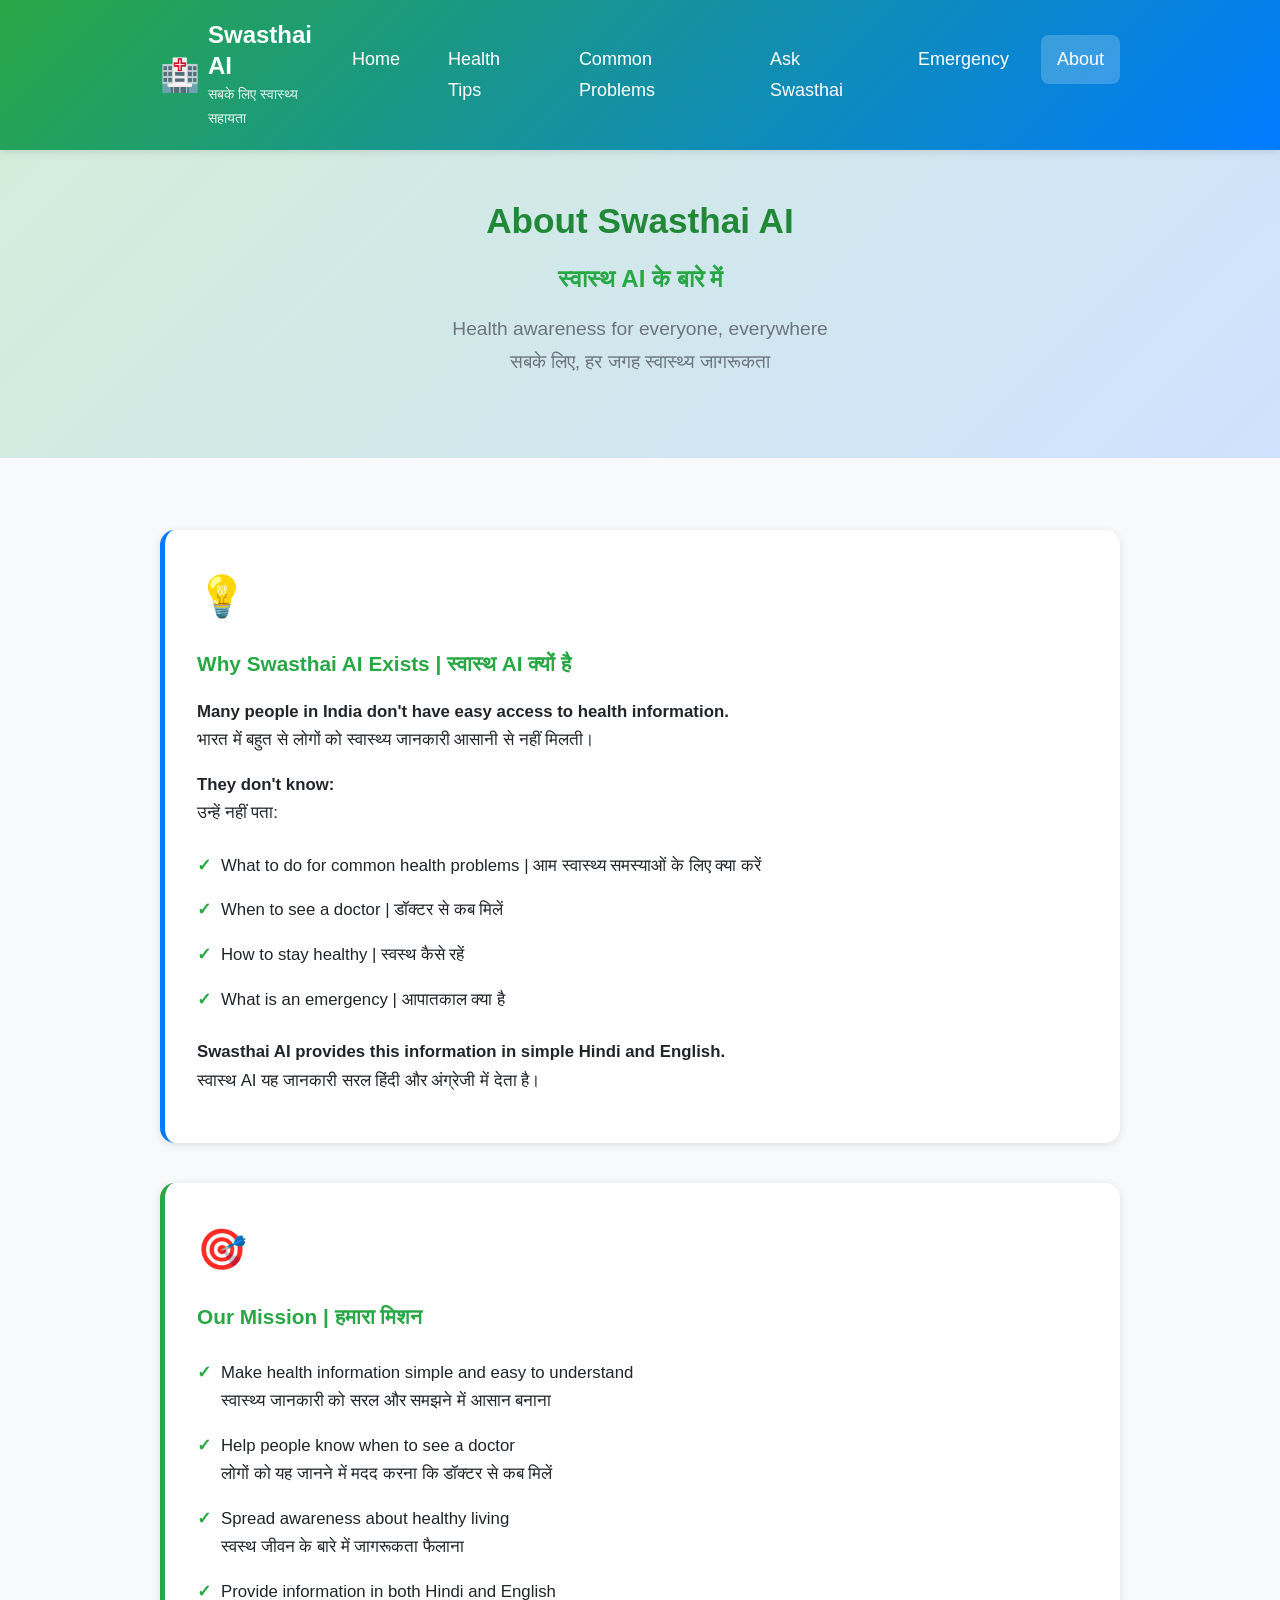
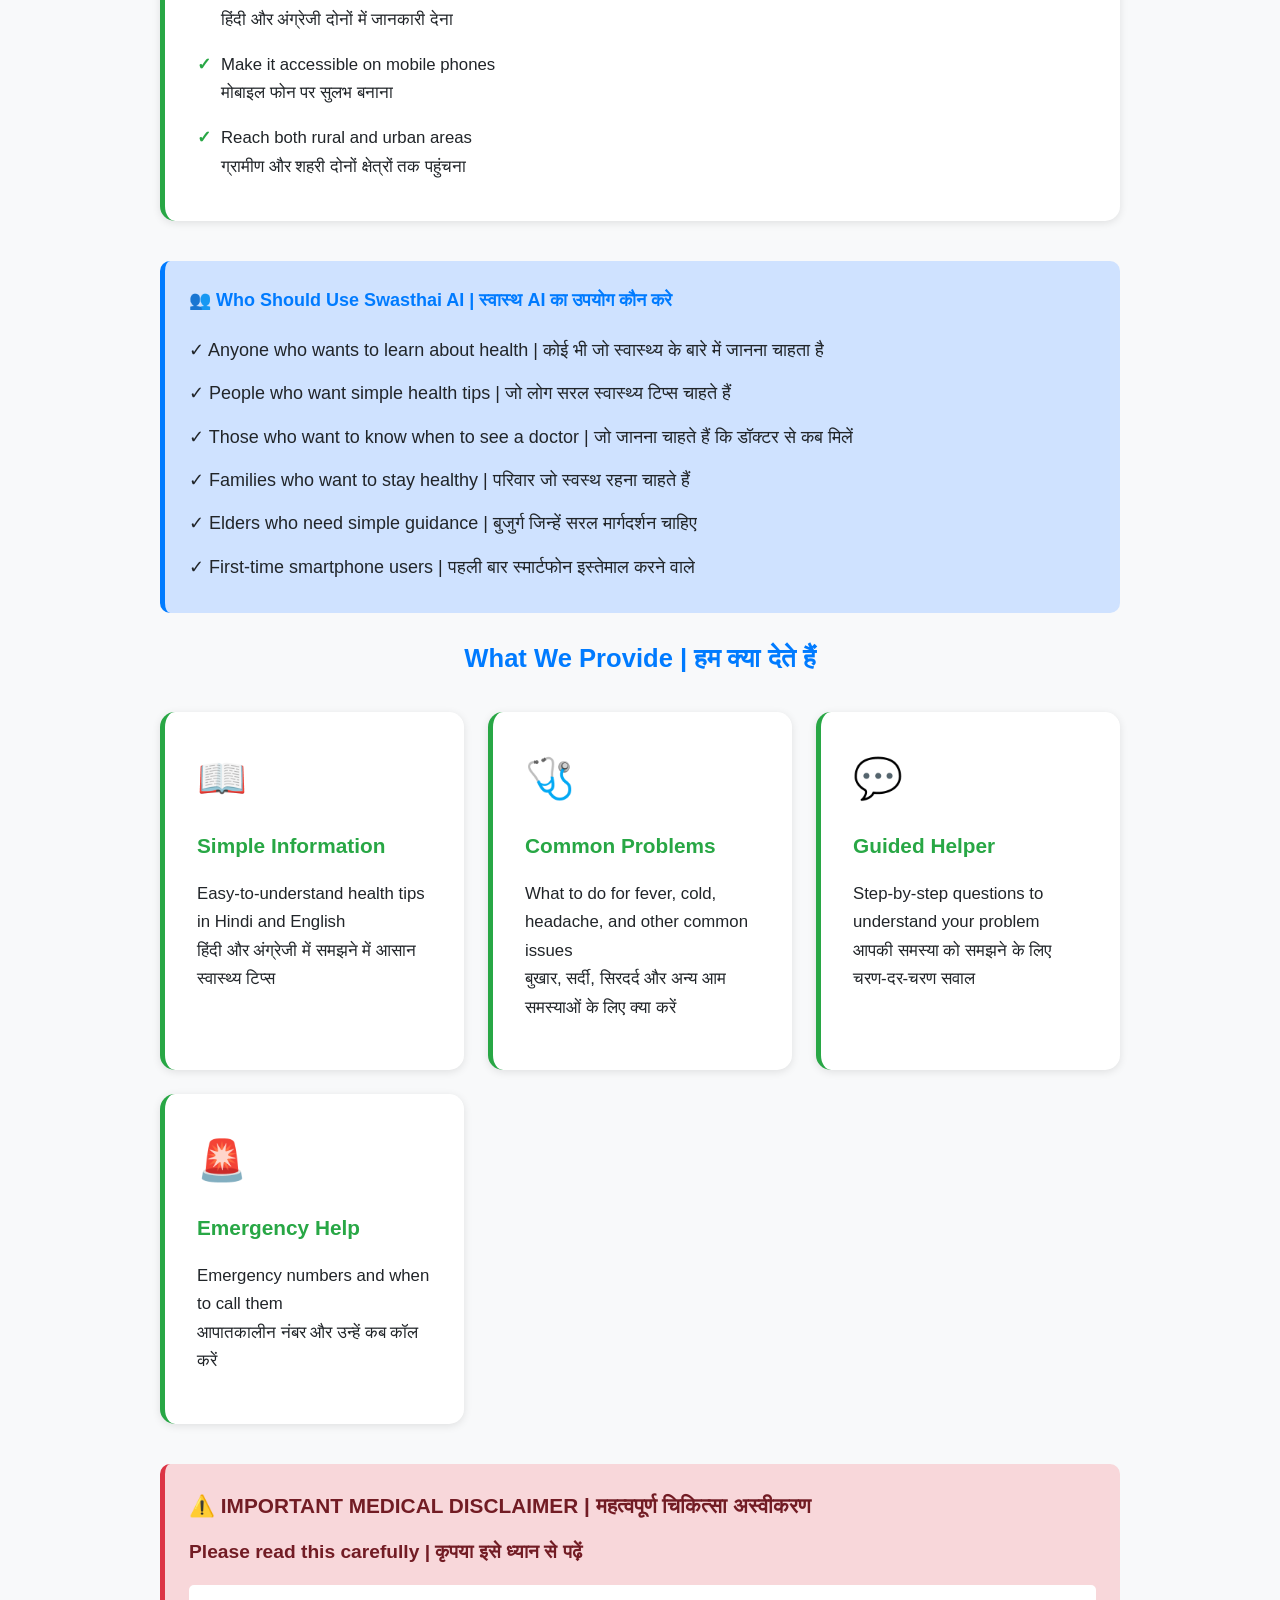
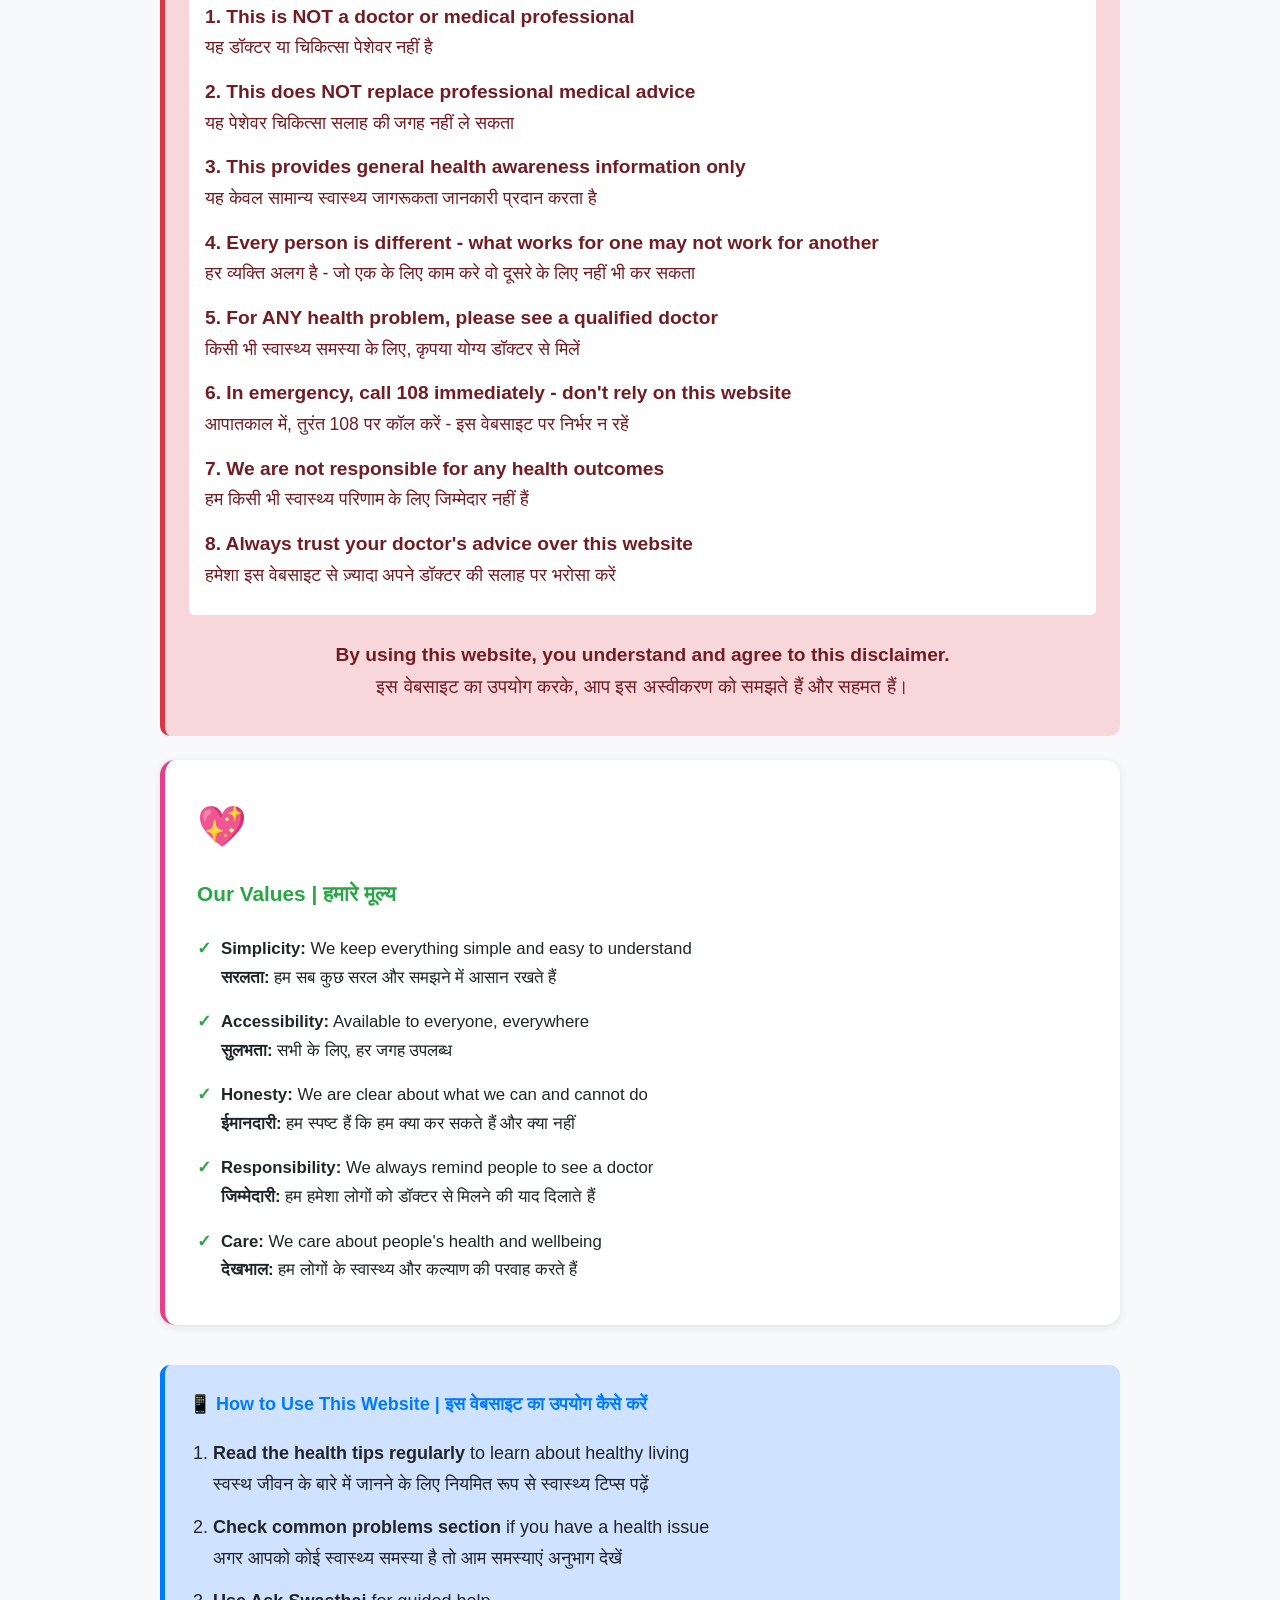
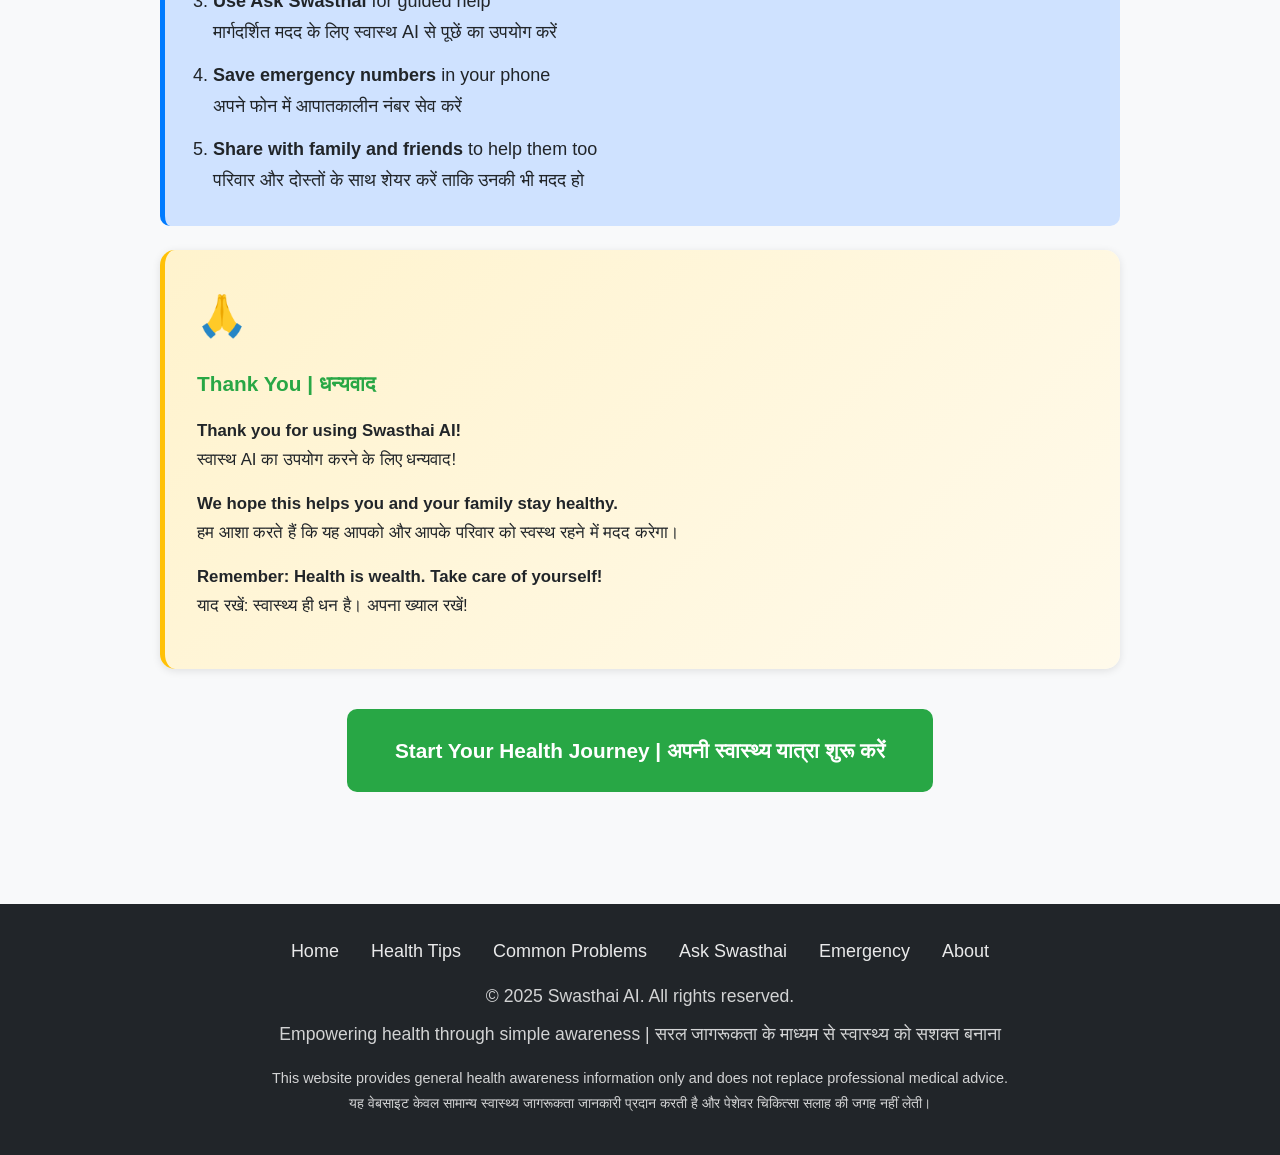
==== about.html @ 7efc7d20 "Swasthai AI - Production Ready" ====
<!DOCTYPE html>
<html lang="hi">

<head>
    <meta charset="UTF-8">
    <meta name="viewport" content="width=device-width, initial-scale=1.0">
    <meta name="description"
        content="About Swasthai AI - Why we exist, who should use it, our mission, and medical disclaimer">
    <meta name="keywords" content="about swasthai, health awareness, mission, disclaimer, Hindi, English">
    <title>About Swasthai AI - Our Mission & Trust</title>
    <link rel="stylesheet" href="css/style.css">
</head>

<body>
    <!-- Header -->
    <header>
        <div class="container">
            <div class="header-content">
                <div class="logo">
                    <span class="logo-icon">🏥</span>
                    <div class="logo-text">
                        <h1>Swasthai AI</h1>
                        <p>सबके लिए स्वास्थ्य सहायता</p>
                    </div>
                </div>
                <button class="menu-toggle" onclick="toggleMenu()" aria-label="Menu">☰</button>
                <nav>
                    <ul id="navMenu">
                        <li><a href="index.html">Home</a></li>
                        <li><a href="tips.html">Health Tips</a></li>
                        <li><a href="problems.html">Common Problems</a></li>
                        <li><a href="ask.html">Ask Swasthai</a></li>
                        <li><a href="emergency.html">Emergency</a></li>
                        <li><a href="about.html" class="active">About</a></li>
                    </ul>
                </nav>
            </div>
        </div>
    </header>

    <!-- Hero Section -->
    <section class="hero">
        <div class="container">
            <h1>About Swasthai AI</h1>
            <h2 style="font-size: 1.5rem; color: #28a745;">स्वास्थ AI के बारे में</h2>
            <p>Health awareness for everyone, everywhere<br>
                सबके लिए, हर जगह स्वास्थ्य जागरूकता</p>
        </div>
    </section>

    <!-- Main Content -->
    <main>
        <div class="container">
            <!-- Why Swasthai Exists -->
            <section class="card" style="border-left-color: #007bff;">
                <span class="card-icon">💡</span>
                <h3>Why Swasthai AI Exists | स्वास्थ AI क्यों है</h3>
                <p>
                    <strong>Many people in India don't have easy access to health information.</strong><br>
                    भारत में बहुत से लोगों को स्वास्थ्य जानकारी आसानी से नहीं मिलती।
                </p>
                <p>
                    <strong>They don't know:</strong><br>
                    उन्हें नहीं पता:
                </p>
                <ul>
                    <li>What to do for common health problems | आम स्वास्थ्य समस्याओं के लिए क्या करें</li>
                    <li>When to see a doctor | डॉक्टर से कब मिलें</li>
                    <li>How to stay healthy | स्वस्थ कैसे रहें</li>
                    <li>What is an emergency | आपातकाल क्या है</li>
                </ul>
                <p style="margin-top: 1rem;">
                    <strong>Swasthai AI provides this information in simple Hindi and English.</strong><br>
                    स्वास्थ AI यह जानकारी सरल हिंदी और अंग्रेजी में देता है।
                </p>
            </section>

            <!-- Our Mission -->
            <section class="card" style="border-left-color: #28a745;">
                <span class="card-icon">🎯</span>
                <h3>Our Mission | हमारा मिशन</h3>
                <ul>
                    <li>Make health information simple and easy to understand<br>
                        स्वास्थ्य जानकारी को सरल और समझने में आसान बनाना</li>

                    <li>Help people know when to see a doctor<br>
                        लोगों को यह जानने में मदद करना कि डॉक्टर से कब मिलें</li>

                    <li>Spread awareness about healthy living<br>
                        स्वस्थ जीवन के बारे में जागरूकता फैलाना</li>

                    <li>Provide information in both Hindi and English<br>
                        हिंदी और अंग्रेजी दोनों में जानकारी देना</li>

                    <li>Make it accessible on mobile phones<br>
                        मोबाइल फोन पर सुलभ बनाना</li>

                    <li>Reach both rural and urban areas<br>
                        ग्रामीण और शहरी दोनों क्षेत्रों तक पहुंचना</li>
                </ul>
            </section>

            <!-- Who Should Use This -->
            <section class="info-box">
                <h4>👥 Who Should Use Swasthai AI | स्वास्थ AI का उपयोग कौन करे</h4>
                <ul style="list-style: none; padding: 0;">
                    <li style="padding: 0.4rem 0;">✓ Anyone who wants to learn about health | कोई भी जो स्वास्थ्य के
                        बारे में जानना चाहता है</li>
                    <li style="padding: 0.4rem 0;">✓ People who want simple health tips | जो लोग सरल स्वास्थ्य टिप्स
                        चाहते हैं</li>
                    <li style="padding: 0.4rem 0;">✓ Those who want to know when to see a doctor | जो जानना चाहते हैं कि
                        डॉक्टर से कब मिलें</li>
                    <li style="padding: 0.4rem 0;">✓ Families who want to stay healthy | परिवार जो स्वस्थ रहना चाहते हैं
                    </li>
                    <li style="padding: 0.4rem 0;">✓ Elders who need simple guidance | बुजुर्ग जिन्हें सरल मार्गदर्शन
                        चाहिए</li>
                    <li style="padding: 0.4rem 0;">✓ First-time smartphone users | पहली बार स्मार्टफोन इस्तेमाल करने
                        वाले</li>
                </ul>
            </section>

            <!-- What We Provide -->
            <section>
                <h2 style="text-align: center; color: #007bff; margin-bottom: 2rem;">
                    What We Provide | हम क्या देते हैं
                </h2>

                <div class="cards">
                    <div class="card">
                        <span class="card-icon">📖</span>
                        <h3>Simple Information</h3>
                        <p>
                            Easy-to-understand health tips in Hindi and English<br>
                            हिंदी और अंग्रेजी में समझने में आसान स्वास्थ्य टिप्स
                        </p>
                    </div>

                    <div class="card">
                        <span class="card-icon">🩺</span>
                        <h3>Common Problems</h3>
                        <p>
                            What to do for fever, cold, headache, and other common issues<br>
                            बुखार, सर्दी, सिरदर्द और अन्य आम समस्याओं के लिए क्या करें
                        </p>
                    </div>

                    <div class="card">
                        <span class="card-icon">💬</span>
                        <h3>Guided Helper</h3>
                        <p>
                            Step-by-step questions to understand your problem<br>
                            आपकी समस्या को समझने के लिए चरण-दर-चरण सवाल
                        </p>
                    </div>

                    <div class="card">
                        <span class="card-icon">🚨</span>
                        <h3>Emergency Help</h3>
                        <p>
                            Emergency numbers and when to call them<br>
                            आपातकालीन नंबर और उन्हें कब कॉल करें
                        </p>
                    </div>
                </div>
            </section>

            <!-- Important Medical Disclaimer -->
            <section class="alert-box">
                <h4>⚠️ IMPORTANT MEDICAL DISCLAIMER | महत्वपूर्ण चिकित्सा अस्वीकरण</h4>

                <p style="font-size: 1.1rem; margin-bottom: 1rem;">
                    <strong>Please read this carefully | कृपया इसे ध्यान से पढ़ें</strong>
                </p>

                <div style="background: white; padding: 1rem; border-radius: 5px; margin: 1rem 0;">
                    <p style="color: #721c24; margin-bottom: 0.8rem;">
                        <strong>1. This is NOT a doctor or medical professional</strong><br>
                        यह डॉक्टर या चिकित्सा पेशेवर नहीं है
                    </p>

                    <p style="color: #721c24; margin-bottom: 0.8rem;">
                        <strong>2. This does NOT replace professional medical advice</strong><br>
                        यह पेशेवर चिकित्सा सलाह की जगह नहीं ले सकता
                    </p>

                    <p style="color: #721c24; margin-bottom: 0.8rem;">
                        <strong>3. This provides general health awareness information only</strong><br>
                        यह केवल सामान्य स्वास्थ्य जागरूकता जानकारी प्रदान करता है
                    </p>

                    <p style="color: #721c24; margin-bottom: 0.8rem;">
                        <strong>4. Every person is different - what works for one may not work for another</strong><br>
                        हर व्यक्ति अलग है - जो एक के लिए काम करे वो दूसरे के लिए नहीं भी कर सकता
                    </p>

                    <p style="color: #721c24; margin-bottom: 0.8rem;">
                        <strong>5. For ANY health problem, please see a qualified doctor</strong><br>
                        किसी भी स्वास्थ्य समस्या के लिए, कृपया योग्य डॉक्टर से मिलें
                    </p>

                    <p style="color: #721c24; margin-bottom: 0.8rem;">
                        <strong>6. In emergency, call 108 immediately - don't rely on this website</strong><br>
                        आपातकाल में, तुरंत 108 पर कॉल करें - इस वेबसाइट पर निर्भर न रहें
                    </p>

                    <p style="color: #721c24; margin-bottom: 0.8rem;">
                        <strong>7. We are not responsible for any health outcomes</strong><br>
                        हम किसी भी स्वास्थ्य परिणाम के लिए जिम्मेदार नहीं हैं
                    </p>

                    <p style="color: #721c24;">
                        <strong>8. Always trust your doctor's advice over this website</strong><br>
                        हमेशा इस वेबसाइट से ज़्यादा अपने डॉक्टर की सलाह पर भरोसा करें
                    </p>
                </div>

                <p style="font-size: 1.2rem; margin-top: 1.5rem; text-align: center;">
                    <strong>By using this website, you understand and agree to this disclaimer.</strong><br>
                    इस वेबसाइट का उपयोग करके, आप इस अस्वीकरण को समझते हैं और सहमत हैं।
                </p>
            </section>

            <!-- Our Values -->
            <section class="card" style="border-left-color: #e83e8c;">
                <span class="card-icon">💖</span>
                <h3>Our Values | हमारे मूल्य</h3>
                <ul>
                    <li><strong>Simplicity:</strong> We keep everything simple and easy to understand<br>
                        <strong>सरलता:</strong> हम सब कुछ सरल और समझने में आसान रखते हैं
                    </li>

                    <li><strong>Accessibility:</strong> Available to everyone, everywhere<br>
                        <strong>सुलभता:</strong> सभी के लिए, हर जगह उपलब्ध
                    </li>

                    <li><strong>Honesty:</strong> We are clear about what we can and cannot do<br>
                        <strong>ईमानदारी:</strong> हम स्पष्ट हैं कि हम क्या कर सकते हैं और क्या नहीं
                    </li>

                    <li><strong>Responsibility:</strong> We always remind people to see a doctor<br>
                        <strong>जिम्मेदारी:</strong> हम हमेशा लोगों को डॉक्टर से मिलने की याद दिलाते हैं
                    </li>

                    <li><strong>Care:</strong> We care about people's health and wellbeing<br>
                        <strong>देखभाल:</strong> हम लोगों के स्वास्थ्य और कल्याण की परवाह करते हैं
                    </li>
                </ul>
            </section>

            <!-- How to Use This Website -->
            <section class="info-box">
                <h4>📱 How to Use This Website | इस वेबसाइट का उपयोग कैसे करें</h4>
                <ol style="padding-left: 1.5rem;">
                    <li style="padding: 0.4rem 0;">
                        <strong>Read the health tips regularly</strong> to learn about healthy living<br>
                        स्वस्थ जीवन के बारे में जानने के लिए नियमित रूप से स्वास्थ्य टिप्स पढ़ें
                    </li>
                    <li style="padding: 0.4rem 0;">
                        <strong>Check common problems section</strong> if you have a health issue<br>
                        अगर आपको कोई स्वास्थ्य समस्या है तो आम समस्याएं अनुभाग देखें
                    </li>
                    <li style="padding: 0.4rem 0;">
                        <strong>Use Ask Swasthai</strong> for guided help<br>
                        मार्गदर्शित मदद के लिए स्वास्थ AI से पूछें का उपयोग करें
                    </li>
                    <li style="padding: 0.4rem 0;">
                        <strong>Save emergency numbers</strong> in your phone<br>
                        अपने फोन में आपातकालीन नंबर सेव करें
                    </li>
                    <li style="padding: 0.4rem 0;">
                        <strong>Share with family and friends</strong> to help them too<br>
                        परिवार और दोस्तों के साथ शेयर करें ताकि उनकी भी मदद हो
                    </li>
                </ol>
            </section>

            <!-- Final Message -->
            <section class="card"
                style="border-left-color: #ffc107; background: linear-gradient(135deg, #fff3cd, #fffaeb);">
                <span class="card-icon">🙏</span>
                <h3>Thank You | धन्यवाद</h3>
                <p>
                    <strong>Thank you for using Swasthai AI!</strong><br>
                    स्वास्थ AI का उपयोग करने के लिए धन्यवाद!
                </p>
                <p>
                    <strong>We hope this helps you and your family stay healthy.</strong><br>
                    हम आशा करते हैं कि यह आपको और आपके परिवार को स्वस्थ रहने में मदद करेगा।
                </p>
                <p>
                    <strong>Remember: Health is wealth. Take care of yourself!</strong><br>
                    याद रखें: स्वास्थ्य ही धन है। अपना ख्याल रखें!
                </p>
            </section>

            <!-- Call to Action -->
            <div style="text-align: center; margin: 2rem 0;">
                <a href="index.html" class="btn btn-large">
                    Start Your Health Journey | अपनी स्वास्थ्य यात्रा शुरू करें
                </a>
            </div>
        </div>
    </main>

    <!-- Footer -->
    <footer>
        <div class="container">
            <div class="footer-links">
                <a href="index.html">Home</a>
                <a href="tips.html">Health Tips</a>
                <a href="problems.html">Common Problems</a>
                <a href="ask.html">Ask Swasthai</a>
                <a href="emergency.html">Emergency</a>
                <a href="about.html">About</a>
            </div>
            <p>&copy; 2025 Swasthai AI. All rights reserved.</p>
            <p>Empowering health through simple awareness | सरल जागरूकता के माध्यम से स्वास्थ्य को सशक्त बनाना</p>
            <p style="font-size: 0.9rem; margin-top: 1rem; opacity: 0.8;">
                This website provides general health awareness information only and does not replace professional
                medical advice.<br>
                यह वेबसाइट केवल सामान्य स्वास्थ्य जागरूकता जानकारी प्रदान करती है और पेशेवर चिकित्सा सलाह की जगह नहीं
                लेती।
            </p>
        </div>
    </footer>

    <!-- JavaScript -->
    <script src="js/script.js"></script>
</body>

</html>
---- css/style.css ----
/* ===================================
   Swasthai AI - Public Health Website
   Simple, Accessible, Mobile-First
   =================================== */

/* CSS Variables */
:root {
    --primary-green: #28a745;
    --primary-blue: #007bff;
    --dark-green: #218838;
    --light-green: #d4edda;
    --light-blue: #cfe2ff;
    --red-alert: #dc3545;
    --orange-warning: #fd7e14;
    --text-dark: #212529;
    --text-light: #6c757d;
    --white: #ffffff;
    --light-bg: #f8f9fa;
    --border: #dee2e6;
    --shadow: 0 2px 8px rgba(0, 0, 0, 0.1);
}

/* Dark Mode Variables */
body.dark-mode {
    --primary-green: #2ecc71;
    --primary-blue: #3498db;
    --dark-green: #27ae60;
    --light-green: #1e4d2b;
    --light-blue: #1a3a52;
    --text-dark: #e0e0e0;
    --text-light: #b0b0b0;
    --white: #2a2a2a;
    --light-bg: #1a1a1a;
    --border: #404040;
    --shadow: 0 2px 8px rgba(0, 0, 0, 0.5);
}

body.dark-mode {
    background-color: #1a1a1a;
    color: #e0e0e0;
}

/* Page Load Animations */
@keyframes fadeInUp {
    from {
        opacity: 0;
        transform: translateY(30px);
    }

    to {
        opacity: 1;
        transform: translateY(0);
    }
}

@keyframes slideInLeft {
    from {
        opacity: 0;
        transform: translateX(-30px);
    }

    to {
        opacity: 1;
        transform: translateX(0);
    }
}

@keyframes scaleIn {
    from {
        opacity: 0;
        transform: scale(0.95);
    }

    to {
        opacity: 1;
        transform: scale(1);
    }
}

/* Apply animations to elements */
header {
    animation: slideInLeft 0.6s ease-out;
}

.hero {
    animation: fadeInUp 0.8s ease-out 0.2s both;
}

.big-btn,
.card,
.problem-card {
    animation: fadeInUp 0.6s ease-out both;
}

.big-btn:nth-child(1) {
    animation-delay: 0.1s;
}

.big-btn:nth-child(2) {
    animation-delay: 0.2s;
}

.big-btn:nth-child(3) {
    animation-delay: 0.3s;
}

.big-btn:nth-child(4) {
    animation-delay: 0.4s;
}

.card:nth-child(1) {
    animation-delay: 0.1s;
}

.card:nth-child(2) {
    animation-delay: 0.2s;
}

.card:nth-child(3) {
    animation-delay: 0.3s;
}

/* Language Selector */
/* Dark Mode Toggle */
.dark-mode-toggle {
    position: fixed;
    top: 15px;
    right: 15px;
    z-index: 1001;
    width: 50px;
    height: 50px;
    background: var(--white);
    border: 2px solid var(--border);
    border-radius: 50%;
    cursor: pointer;
    display: flex;
    align-items: center;
    justify-content: center;
    font-size: 1.5rem;
    box-shadow: var(--shadow);
    transition: all 0.3s;
}

.dark-mode-toggle:hover {
    transform: scale(1.1);
    box-shadow: 0 4px 12px rgba(0, 0, 0, 0.2);
}

body.dark-mode .dark-mode-toggle {
    background: #2a2a2a;
    border-color: #404040;
}

/* Language Selector - In Header */
.language-selector {
    display: flex;
    gap: 0.5rem;
    align-items: center;
}

.lang-btn {
    padding: 0.5rem 1rem;
    border: 2px solid var(--border);
    background: var(--white);
    border-radius: 20px;
    cursor: pointer;
    font-size: 0.9rem;
    font-weight: 600;
    transition: all 0.3s;
    color: var(--text);
}

.lang-btn:hover {
    background: var(--primary);
    color: var(--white);
    border-color: var(--primary);
    transform: translateY(-2px);
}

.lang-btn.active {
    background: var(--primary);
    color: var(--white);
    border-color: var(--primary);
}

body.dark-mode .lang-btn {
    background: #2a2a2a;
    border-color: #404040;
    color: var(--text);
}

body.dark-mode .lang-btn:hover,
body.dark-mode .lang-btn.active {
    background: var(--primary);
    color: var(--white);
    border-color: var(--primary);
}

/* Mobile adjustments for toggles */
@media (max-width: 768px) {
    .dark-mode-toggle {
        top: 10px;
        right: 10px;
        width: 45px;
        height: 45px;
        font-size: 1.3rem;
    }

    .language-selector {
        top: 65px;
        right: 10px;
    }

    .lang-btn {
        padding: 0.5rem 1rem;
        font-size: 0.9rem;
    }
}

/* Reset & Base */
* {
    margin: 0;
    padding: 0;
    box-sizing: border-box;
}

body {
    font-family: -apple-system, BlinkMacSystemFont, 'Segoe UI', Roboto, 'Helvetica Neue', Arial, sans-serif;
    font-size: 18px;
    line-height: 1.7;
    color: var(--text-dark);
    background-color: var(--light-bg);
}

/* Typography - BIG & CLEAR */
h1 {
    font-size: 2rem;
    font-weight: 700;
    margin-bottom: 1rem;
    line-height: 1.3;
}

h2 {
    font-size: 1.6rem;
    font-weight: 600;
    margin-bottom: 0.8rem;
}

h3 {
    font-size: 1.3rem;
    font-weight: 600;
    margin-bottom: 0.6rem;
}

p {
    margin-bottom: 1rem;
    font-size: 1.1rem;
}

/* Container */
.container {
    max-width: 1000px;
    margin: 0 auto;
    padding: 0 20px;
}

/* Header - Simple & Clear */
header {
    background: linear-gradient(135deg, var(--primary-green), var(--primary-blue));
    color: var(--white);
    padding: 1.2rem 0;
    box-shadow: var(--shadow);
    position: sticky;
    top: 0;
    z-index: 1000;
}

.header-content {
    display: flex;
    justify-content: space-between;
    align-items: center;
}

.logo {
    display: flex;
    align-items: center;
    gap: 0.5rem;
}

.logo-icon {
    font-size: 2rem;
}

.logo-text h1 {
    font-size: 1.5rem;
    margin: 0;
}

.logo-text p {
    font-size: 0.9rem;
    margin: 0;
    opacity: 0.9;
}

/* Navigation - Simple Menu */
.menu-toggle {
    display: none;
    background: none;
    border: 2px solid var(--white);
    color: var(--white);
    font-size: 1.5rem;
    padding: 0.3rem 0.8rem;
    border-radius: 5px;
    cursor: pointer;
}

nav ul {
    list-style: none;
    display: flex;
    gap: 1rem;
}

nav a {
    color: var(--white);
    text-decoration: none;
    padding: 0.6rem 1rem;
    border-radius: 8px;
    font-weight: 500;
    transition: background 0.3s;
    display: block;
}

nav a:hover,
nav a.active {
    background: rgba(255, 255, 255, 0.2);
}

/* Hero Section */
.hero {
    background: linear-gradient(135deg, var(--light-green), var(--light-blue));
    padding: 3rem 0;
    text-align: center;
}

.hero h1 {
    color: var(--dark-green);
    font-size: 2.2rem;
    margin-bottom: 1rem;
}

.hero p {
    font-size: 1.2rem;
    color: var(--text-light);
    max-width: 700px;
    margin: 0 auto 2rem;
}

/* Main Content */
main {
    padding: 2rem 0;
    min-height: 60vh;
}

section {
    margin-bottom: 2.5rem;
}

/* Big Action Buttons - Easy to Tap */
.big-buttons {
    display: grid;
    grid-template-columns: 1fr;
    gap: 1.5rem;
    margin: 2rem 0;
}

.big-btn {
    display: flex;
    align-items: center;
    gap: 1.5rem;
    background: var(--white);
    padding: 2rem;
    border-radius: 15px;
    box-shadow: var(--shadow);
    text-decoration: none;
    color: var(--text-dark);
    transition: all 0.3s;
    border: 3px solid transparent;
}

.big-btn:hover {
    transform: translateY(-3px);
    box-shadow: 0 4px 12px rgba(0, 0, 0, 0.15);
    border-color: var(--primary-green);
}

.big-btn-icon {
    font-size: 3rem;
    min-width: 60px;
    text-align: center;
}

.big-btn-content h3 {
    margin: 0 0 0.3rem 0;
    color: var(--primary-green);
    font-size: 1.4rem;
}

.big-btn-content p {
    margin: 0;
    color: var(--text-light);
    font-size: 1rem;
}

/* Cards - Clean & Simple */
.cards {
    display: grid;
    grid-template-columns: repeat(auto-fit, minmax(280px, 1fr));
    gap: 1.5rem;
    margin: 2rem 0;
}

.card {
    background: var(--white);
    padding: 2rem;
    border-radius: 15px;
    box-shadow: var(--shadow);
    border-left: 5px solid var(--primary-green);
}

.card-icon {
    font-size: 2.5rem;
    margin-bottom: 1rem;
    display: block;
}

.card h3 {
    color: var(--primary-green);
    margin-bottom: 1rem;
    font-size: 1.3rem;
}

.card p,
.card ul {
    color: var(--text-dark);
    font-size: 1.05rem;
}

.card ul {
    list-style: none;
    padding-left: 0;
}

.card ul li {
    padding: 0.5rem 0;
    padding-left: 1.5rem;
    position: relative;
}

.card ul li::before {
    content: "✓";
    position: absolute;
    left: 0;
    color: var(--primary-green);
    font-weight: bold;
}

/* Problem Cards - Health Issues */
.problem-card {
    background: var(--white);
    padding: 2rem;
    border-radius: 15px;
    box-shadow: var(--shadow);
    margin-bottom: 2rem;
}

.problem-card h3 {
    color: var(--primary-blue);
    font-size: 1.5rem;
    margin-bottom: 1.5rem;
    display: flex;
    align-items: center;
    gap: 0.8rem;
}

.problem-section {
    margin-bottom: 1.5rem;
}

.problem-section h4 {
    color: var(--dark-green);
    font-size: 1.2rem;
    margin-bottom: 0.8rem;
}

.problem-section ul {
    list-style: none;
    padding: 0;
}

.problem-section ul li {
    padding: 0.6rem 0;
    padding-left: 2rem;
    position: relative;
    font-size: 1.05rem;
}

.problem-section ul li::before {
    content: "•";
    position: absolute;
    left: 0.5rem;
    color: var(--primary-green);
    font-size: 1.5rem;
    line-height: 1.2;
}

/* Warning Box */
.warning-box {
    background: #fff3cd;
    border-left: 5px solid var(--orange-warning);
    padding: 1.5rem;
    border-radius: 10px;
    margin: 1.5rem 0;
}

.warning-box h4 {
    color: #856404;
    margin-bottom: 0.8rem;
    font-size: 1.2rem;
}

.warning-box p,
.warning-box ul {
    color: #856404;
    margin: 0;
}

/* Alert Box - Red for Emergency */
.alert-box {
    background: #f8d7da;
    border-left: 5px solid var(--red-alert);
    padding: 1.5rem;
    border-radius: 10px;
    margin: 1.5rem 0;
}

.alert-box h4 {
    color: #721c24;
    margin-bottom: 0.8rem;
    font-size: 1.3rem;
}

.alert-box p,
.alert-box ul {
    color: #721c24;
    margin-bottom: 0.5rem;
    font-size: 1.1rem;
}

.alert-box strong {
    font-size: 1.2rem;
}

/* Emergency Section */
.emergency-grid {
    display: grid;
    grid-template-columns: repeat(auto-fit, minmax(250px, 1fr));
    gap: 1.5rem;
    margin: 2rem 0;
}

.emergency-card {
    background: var(--red-alert);
    color: var(--white);
    padding: 2rem;
    border-radius: 15px;
    text-align: center;
    box-shadow: var(--shadow);
}

.emergency-card h3 {
    color: var(--white);
    font-size: 1.4rem;
    margin-bottom: 1rem;
}

.emergency-card p {
    font-size: 2rem;
    font-weight: 700;
    margin: 0;
}

.emergency-card a {
    color: var(--white);
    text-decoration: none;
    font-size: 2rem;
    font-weight: 700;
}

/* Buttons */
.btn {
    display: inline-block;
    padding: 1rem 2rem;
    background: var(--primary-green);
    color: var(--white);
    text-decoration: none;
    border-radius: 10px;
    font-weight: 600;
    font-size: 1.1rem;
    border: none;
    cursor: pointer;
    transition: all 0.3s;
    text-align: center;
}

.btn:hover {
    background: var(--dark-green);
    transform: translateY(-2px);
    box-shadow: var(--shadow);
}

.btn-large {
    padding: 1.5rem 3rem;
    font-size: 1.3rem;
}

.btn-red {
    background: var(--red-alert);
}

.btn-red:hover {
    background: #c82333;
}

.btn-blue {
    background: var(--primary-blue);
}

.btn-blue:hover {
    background: #0056b3;
}

/* Ask Swasthai - Interactive Helper */
.ask-container {
    background: var(--white);
    padding: 2rem;
    border-radius: 15px;
    box-shadow: var(--shadow);
    max-width: 700px;
    margin: 2rem auto;
}

.question-step {
    display: none;
}

.question-step.active {
    display: block;
}

.question-step h3 {
    color: var(--primary-blue);
    margin-bottom: 1.5rem;
    font-size: 1.4rem;
}

.options {
    display: grid;
    gap: 1rem;
    margin: 1.5rem 0;
}

.option-btn {
    padding: 1.2rem;
    background: var(--light-bg);
    border: 2px solid var(--border);
    border-radius: 10px;
    cursor: pointer;
    transition: all 0.3s;
    font-size: 1.1rem;
    text-align: left;
}

.option-btn:hover {
    background: var(--light-green);
    border-color: var(--primary-green);
}

.response-box {
    background: var(--light-green);
    border-left: 5px solid var(--primary-green);
    padding: 1.5rem;
    border-radius: 10px;
    margin-top: 1.5rem;
    display: none;
}

.response-box.show {
    display: block;
}

.response-box h4 {
    color: var(--dark-green);
    margin-bottom: 1rem;
}

/* Info Box */
.info-box {
    background: var(--light-blue);
    border-left: 5px solid var(--primary-blue);
    padding: 1.5rem;
    border-radius: 10px;
    margin: 1.5rem 0;
}

.info-box h4 {
    color: var(--primary-blue);
    margin-bottom: 0.8rem;
}

.info-box p {
    color: var(--text-dark);
    margin: 0;
}

/* Footer */
footer {
    background: var(--text-dark);
    color: var(--white);
    padding: 2rem 0;
    text-align: center;
    margin-top: 3rem;
}

.footer-links {
    display: flex;
    justify-content: center;
    gap: 2rem;
    flex-wrap: wrap;
    margin-bottom: 1rem;
}

.footer-links a {
    color: var(--white);
    text-decoration: none;
    opacity: 0.9;
}

.footer-links a:hover {
    opacity: 1;
    text-decoration: underline;
}

footer p {
    margin: 0.5rem 0;
    opacity: 0.8;
}

/* Disclaimer Badge */
.disclaimer-badge {
    background: var(--orange-warning);
    color: var(--white);
    padding: 0.5rem 1rem;
    border-radius: 20px;
    display: inline-block;
    font-size: 0.9rem;
    font-weight: 600;
    margin: 1rem 0;
}

/* Mobile Responsive */
@media (max-width: 768px) {
    body {
        font-size: 16px;
    }

    h1 {
        font-size: 1.6rem;
    }

    h2 {
        font-size: 1.4rem;
    }

    h3 {
        font-size: 1.2rem;
    }

    .hero h1 {
        font-size: 1.8rem;
    }

    .header-content {
        flex-wrap: wrap;
    }

    .menu-toggle {
        display: block;
    }

    nav {
        width: 100%;
        margin-top: 1rem;
    }

    nav ul {
        flex-direction: column;
        gap: 0;
        display: none;
    }

    nav ul.active {
        display: flex;
    }

    nav a {
        border-bottom: 1px solid rgba(255, 255, 255, 0.2);
    }

    .big-btn {
        flex-direction: column;
        text-align: center;
        padding: 1.5rem;
    }

    .big-btn-icon {
        font-size: 2.5rem;
    }

    .cards {
        grid-template-columns: 1fr;
    }

    .emergency-grid {
        grid-template-columns: 1fr;
    }

    .btn-large {
        padding: 1.2rem 2rem;
        font-size: 1.1rem;
    }
}

@media (max-width: 480px) {
    .container {
        padding: 0 15px;
    }

    .card,
    .problem-card,
    .ask-container {
        padding: 1.5rem;
    }

    .big-btn {
        padding: 1.2rem;
    }
}

/* Chatbot Widget */
.chatbot-button {
    position: fixed;
    bottom: 30px;
    right: 30px;
    width: 60px;
    height: 60px;
    background: linear-gradient(135deg, var(--primary-green), var(--primary-blue));
    color: var(--white);
    border-radius: 50%;
    border: none;
    font-size: 2rem;
    cursor: pointer;
    box-shadow: 0 4px 15px rgba(40, 167, 69, 0.4);
    z-index: 998;
    transition: all 0.3s;
    display: flex;
    align-items: center;
    justify-content: center;
}

.chatbot-button:hover {
    transform: scale(1.1);
    box-shadow: 0 6px 20px rgba(40, 167, 69, 0.6);
}

.chatbot-widget {
    position: fixed;
    bottom: 100px;
    right: 30px;
    width: 380px;
    height: 550px;
    background: var(--white);
    border-radius: 15px;
    box-shadow: 0 10px 40px rgba(0, 0, 0, 0.2);
    display: none;
    flex-direction: column;
    z-index: 999;
    overflow: hidden;
}

.chatbot-header {
    background: linear-gradient(135deg, var(--primary-green), var(--primary-blue));
    color: var(--white);
    padding: 1rem;
    display: flex;
    justify-content: space-between;
    align-items: center;
}

.chatbot-header h3 {
    margin: 0;
    font-size: 1.2rem;
    display: flex;
    align-items: center;
    gap: 0.5rem;
}

.chatbot-controls {
    display: flex;
    gap: 0.5rem;
}

.chatbot-controls button {
    background: rgba(255, 255, 255, 0.2);
    border: none;
    color: var(--white);
    width: 30px;
    height: 30px;
    border-radius: 50%;
    cursor: pointer;
    font-size: 1rem;
    transition: background 0.3s;
}

.chatbot-controls button:hover {
    background: rgba(255, 255, 255, 0.3);
}

.chatbot-messages {
    flex: 1;
    overflow-y: auto;
    padding: 1rem;
    background: var(--light-bg);
}

.chat-message {
    display: flex;
    gap: 0.8rem;
    margin-bottom: 1rem;
    animation: slideIn 0.3s ease;
}

@keyframes slideIn {
    from {
        opacity: 0;
        transform: translateY(10px);
    }

    to {
        opacity: 1;
        transform: translateY(0);
    }
}

.bot-message {
    justify-content: flex-start;
}

.user-message {
    justify-content: flex-end;
}

.message-avatar {
    width: 35px;
    height: 35px;
    border-radius: 50%;
    background: var(--primary-green);
    display: flex;
    align-items: center;
    justify-content: center;
    font-size: 1.2rem;
    flex-shrink: 0;
}

.user-message .message-avatar {
    background: var(--primary-blue);
}

.message-content {
    background: var(--white);
    padding: 0.8rem 1rem;
    border-radius: 15px;
    max-width: 70%;
    line-height: 1.5;
    box-shadow: 0 2px 5px rgba(0, 0, 0, 0.05);
}

.user-message .message-content {
    background: var(--primary-blue);
    color: var(--white);
}

.typing-indicator .message-content {
    display: flex;
    gap: 0.3rem;
    padding: 1rem;
}

.typing-dot {
    width: 8px;
    height: 8px;
    background: var(--primary-green);
    border-radius: 50%;
    animation: typing 1.4s infinite;
}

.typing-dot:nth-child(2) {
    animation-delay: 0.2s;
}

.typing-dot:nth-child(3) {
    animation-delay: 0.4s;
}

@keyframes typing {

    0%,
    60%,
    100% {
        transform: translateY(0);
    }

    30% {
        transform: translateY(-10px);
    }
}

.chatbot-input {
    padding: 1rem;
    border-top: 1px solid var(--border);
    background: var(--white);
}

.chat-input-group {
    display: flex;
    gap: 0.5rem;
}

.chat-input-group input {
    flex: 1;
    padding: 0.8rem;
    border: 2px solid var(--border);
    border-radius: 25px;
    font-size: 1rem;
    outline: none;
    transition: border-color 0.3s;
}

.chat-input-group input:focus {
    border-color: var(--primary-green);
}

.chat-send-btn {
    width: 45px;
    height: 45px;
    background: var(--primary-green);
    color: var(--white);
    border: none;
    border-radius: 50%;
    cursor: pointer;
    font-size: 1.2rem;
    transition: all 0.3s;
    display: flex;
    align-items: center;
    justify-content: center;
}

.chat-send-btn:hover {
    background: var(--dark-green);
    transform: scale(1.05);
}

.quick-responses {
    display: flex;
    gap: 0.5rem;
    margin-top: 0.5rem;
    flex-wrap: wrap;
}

.quick-response-btn {
    padding: 0.4rem 0.8rem;
    background: var(--light-green);
    border: 1px solid var(--primary-green);
    border-radius: 15px;
    font-size: 0.85rem;
    cursor: pointer;
    transition: all 0.3s;
    color: var(--dark-green);
}

.quick-response-btn:hover {
    background: var(--primary-green);
    color: var(--white);
}

/* Mobile Chatbot */
@media (max-width: 768px) {
    .chatbot-widget {
        width: calc(100% - 20px);
        height: calc(100% - 120px);
        right: 10px;
        bottom: 80px;
    }

    .chatbot-button {
        width: 55px;
        height: 55px;
        bottom: 20px;
        right: 20px;
        font-size: 1.8rem;
    }

    .message-content {
        max-width: 80%;
    }
}

/* Accessibility */
.sr-only {
    position: absolute;
    width: 1px;
    height: 1px;
    padding: 0;
    margin: -1px;
    overflow: hidden;
    clip: rect(0, 0, 0, 0);
    white-space: nowrap;
    border-width: 0;
}

/* High Contrast Focus */
a:focus,
button:focus,
.option-btn:focus {
    outline: 3px solid var(--primary-blue);
    outline-offset: 2px;
}
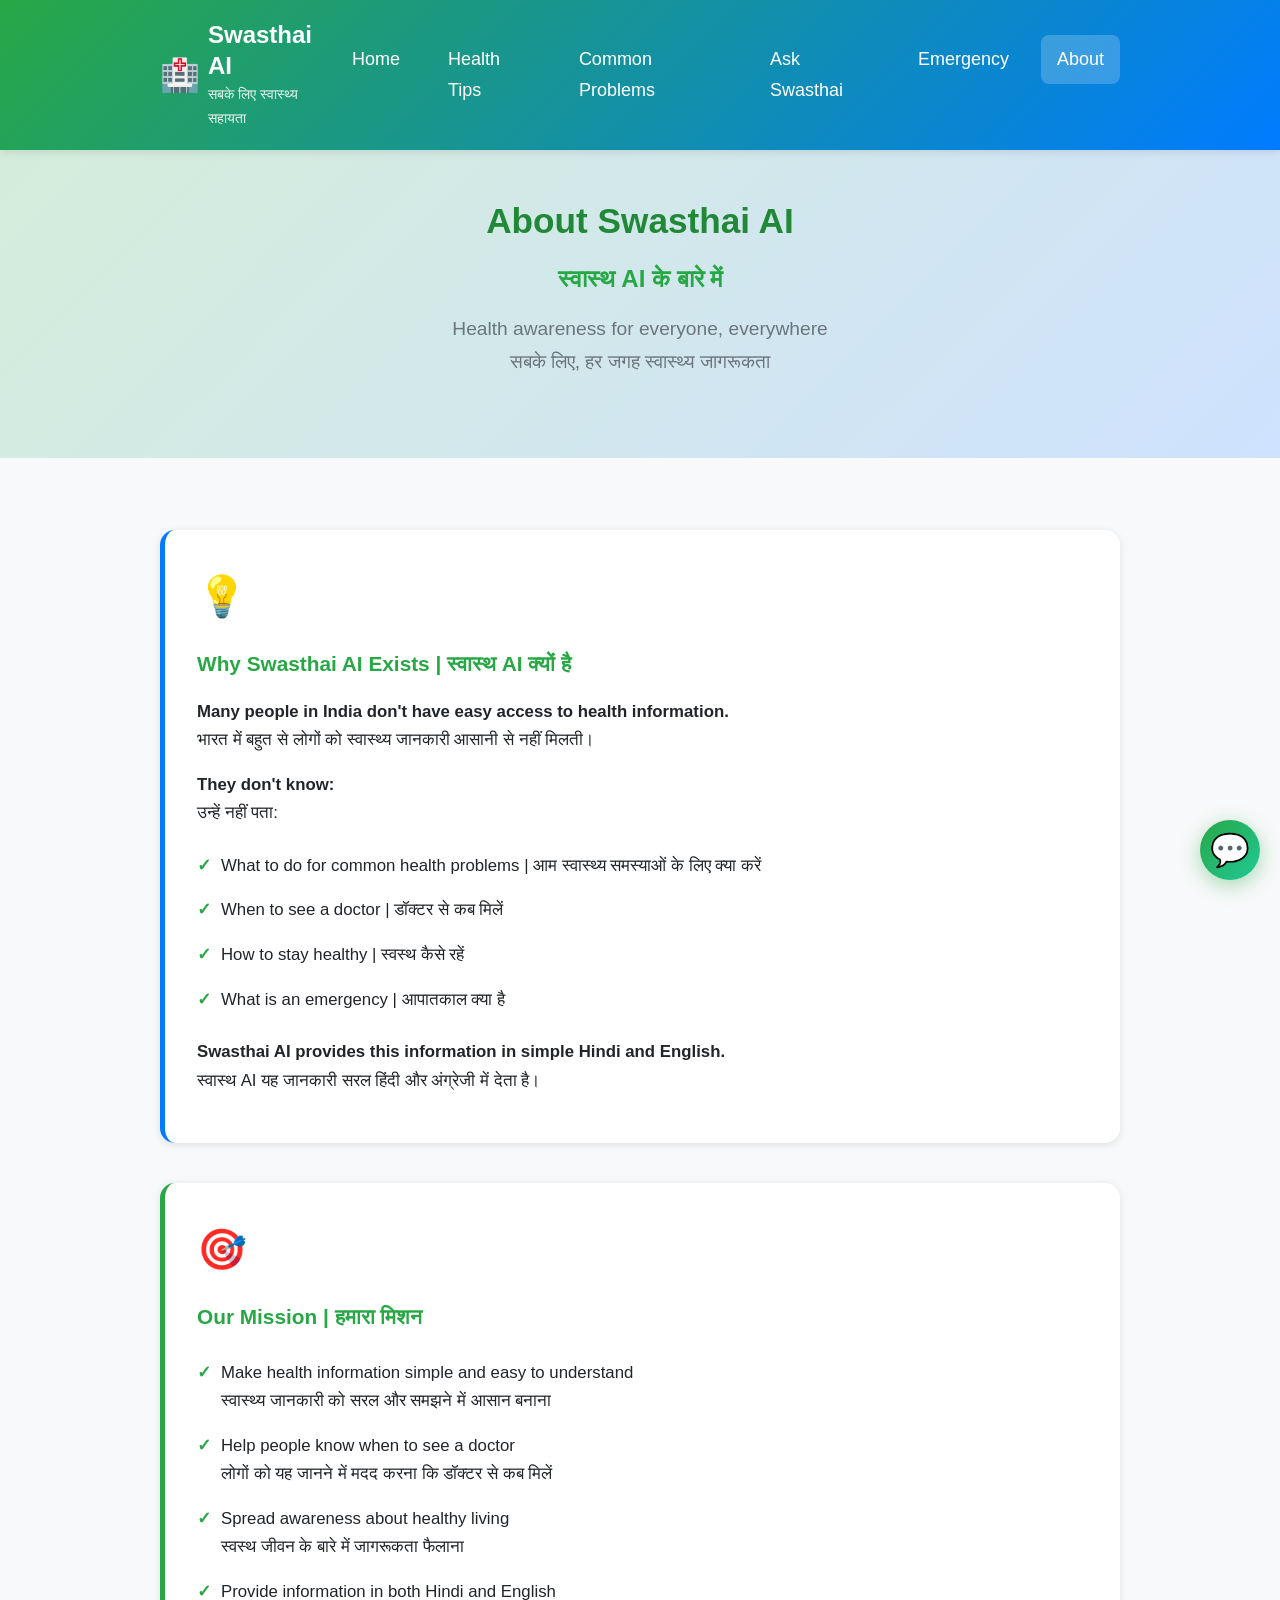
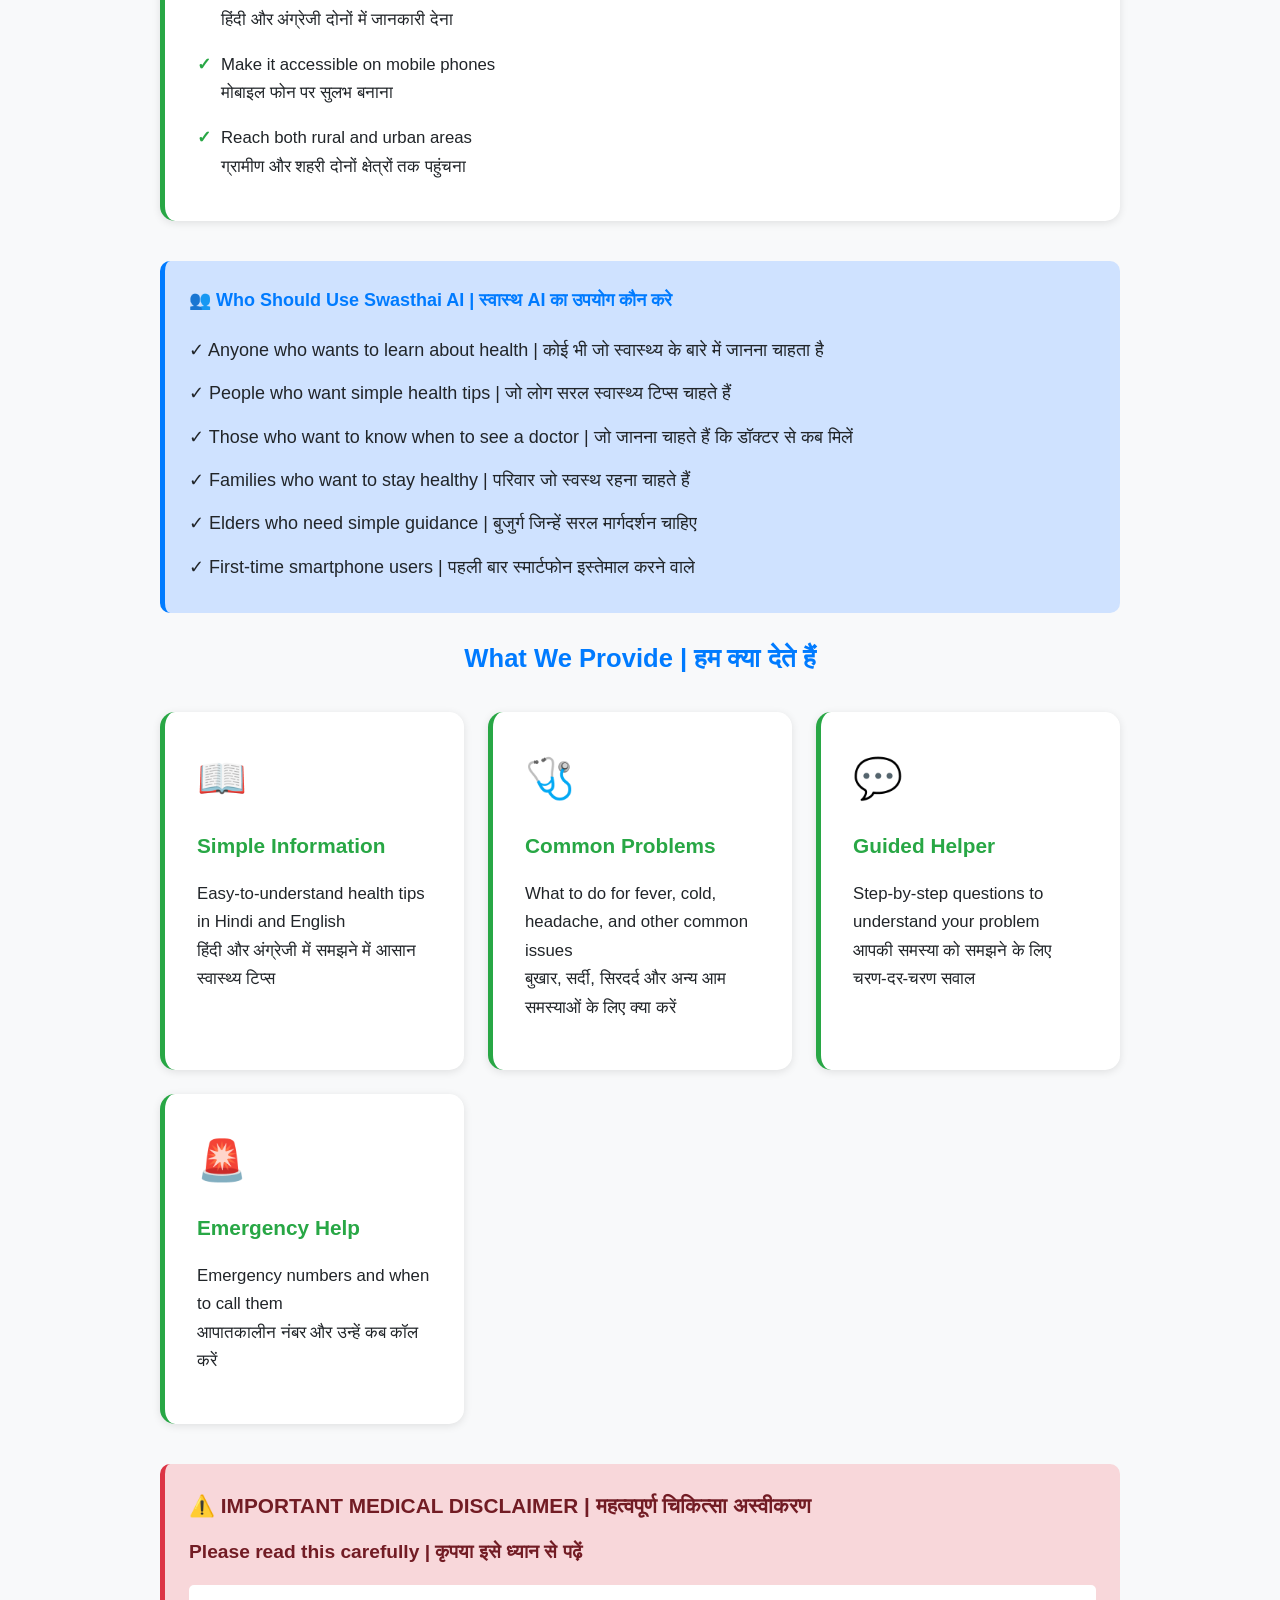
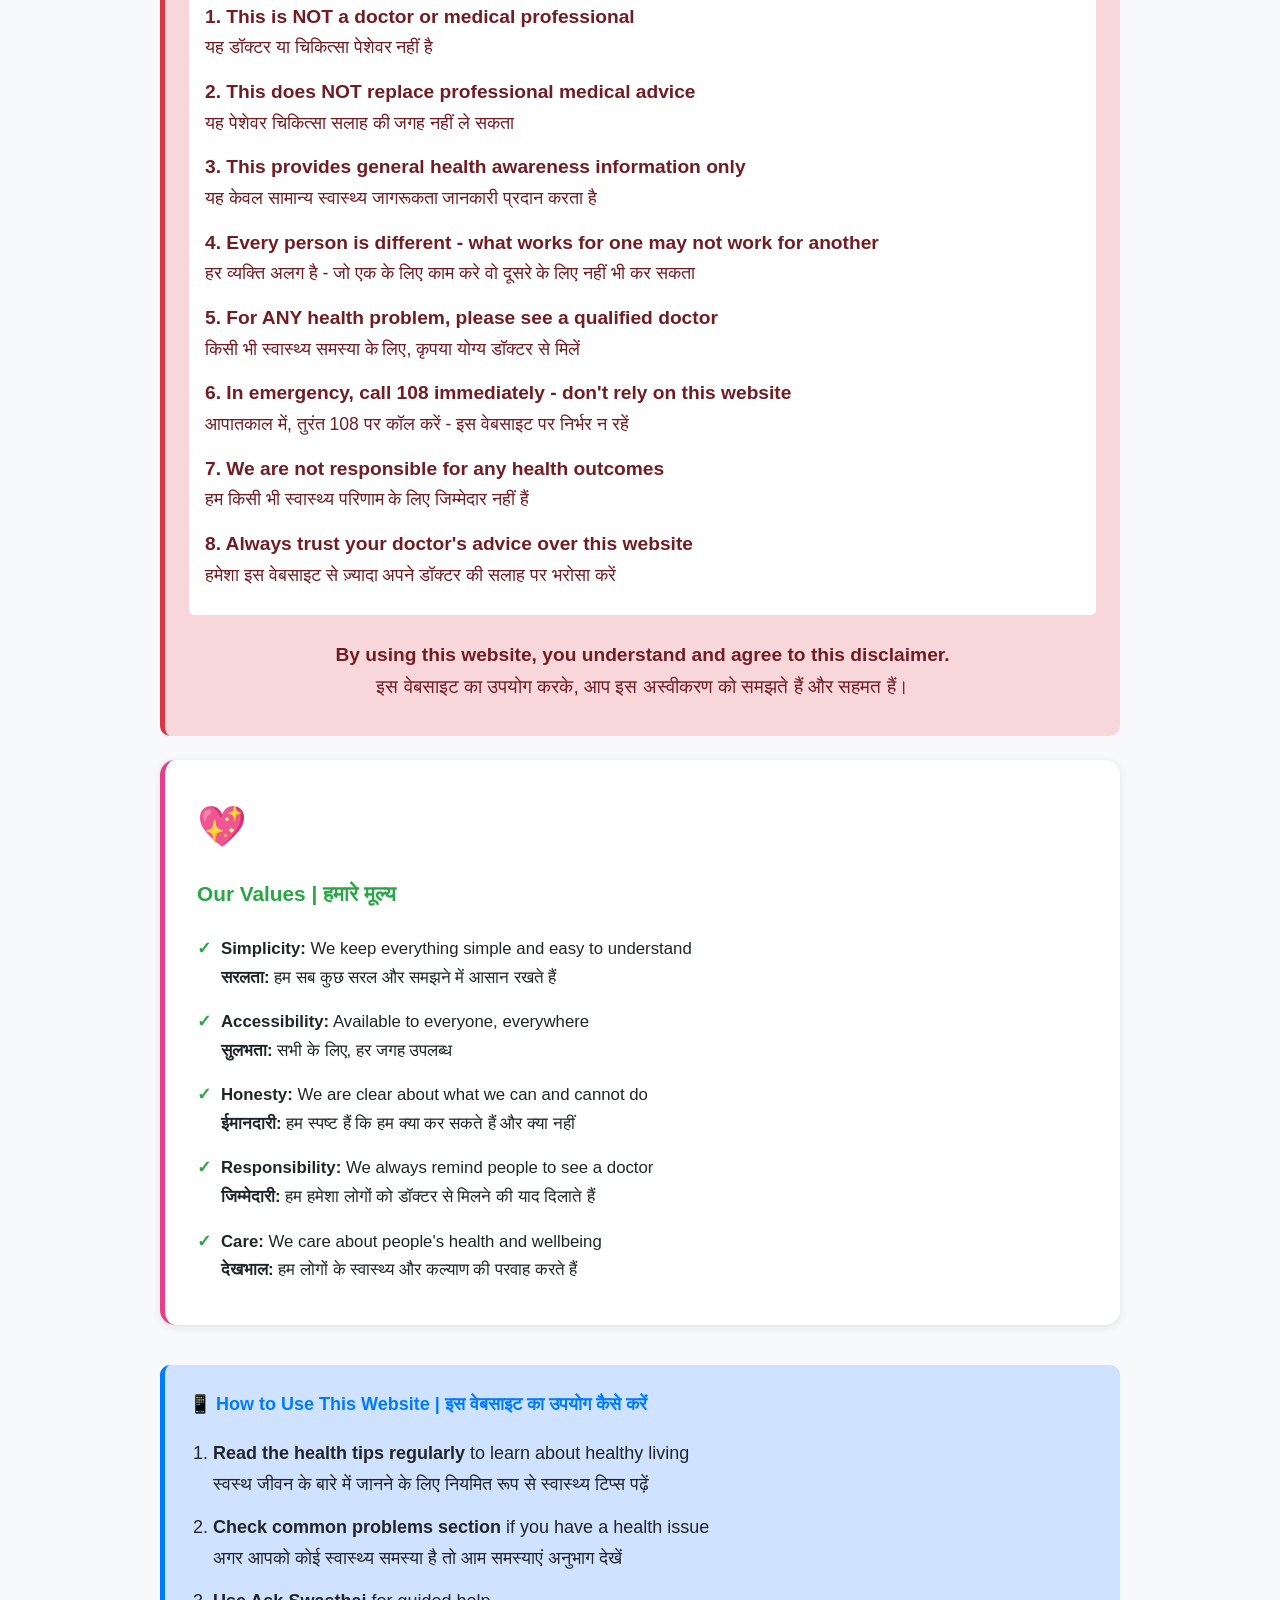
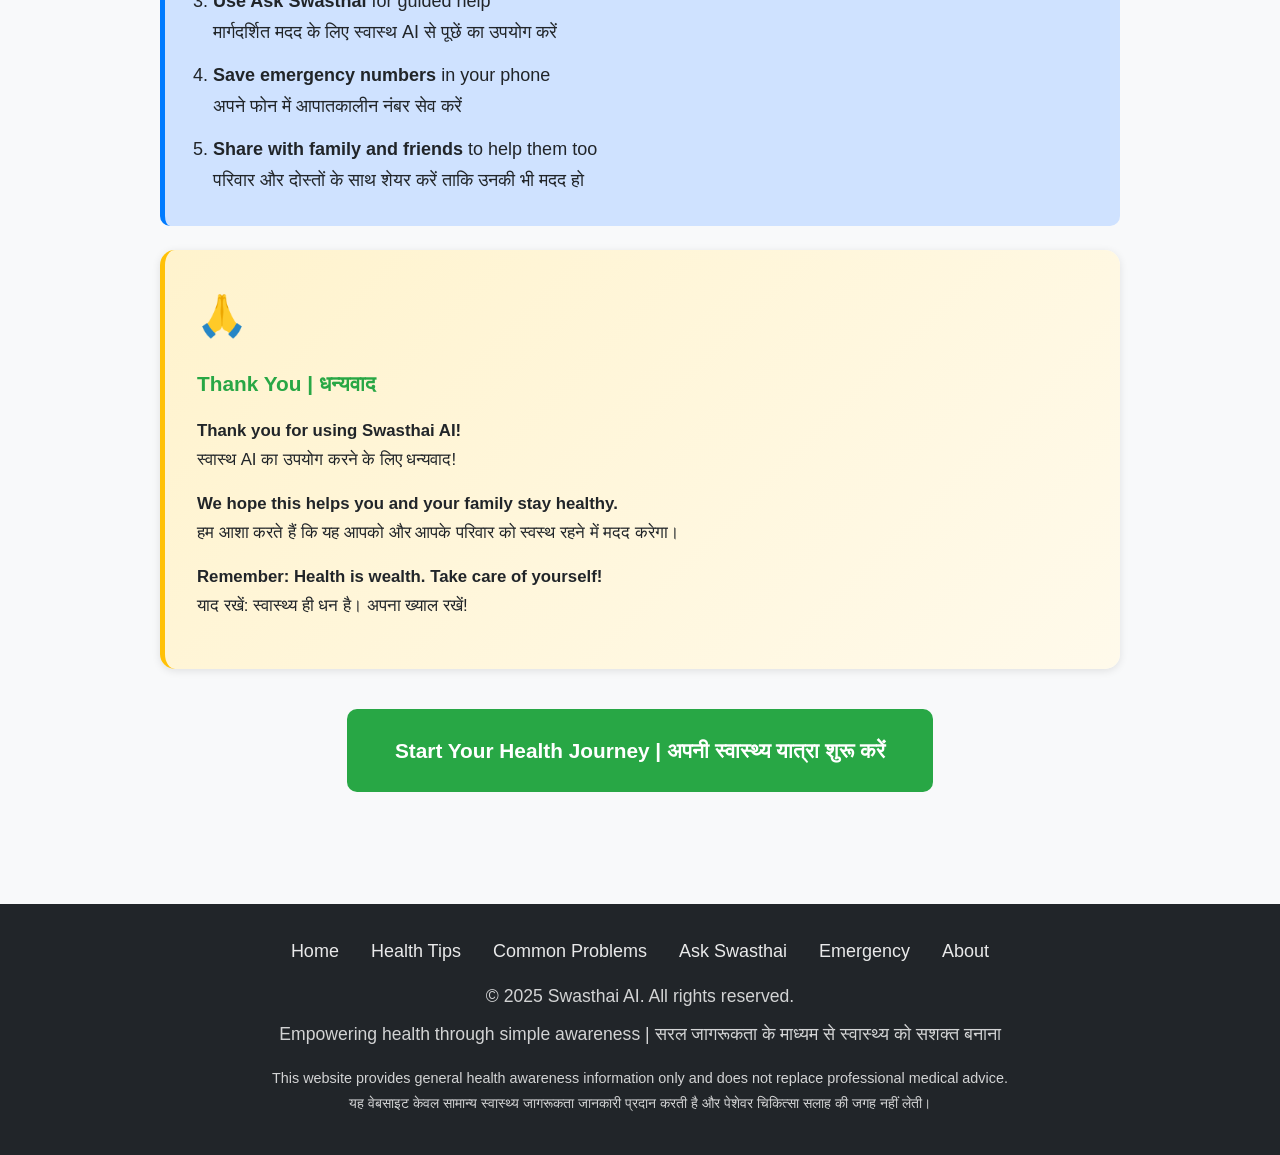
==== commit 8fcc3db4: "Fixed chatbot UI: Clean layout, no call button, working input" ====
--- a/about.html
+++ b/about.html
@@ -9,6 +9,7 @@
     <meta name="keywords" content="about swasthai, health awareness, mission, disclaimer, Hindi, English">
     <title>About Swasthai AI - Our Mission & Trust</title>
     <link rel="stylesheet" href="css/style.css">
+    <link rel="stylesheet" href="css/chatbot.css">
 </head>
 
 <body>
@@ -325,7 +326,27 @@
     </footer>
 
     <!-- JavaScript -->
+    <!-- JavaScript -->
     <script src="js/script.js"></script>
+    <script src="js/chatbot.js"></script>
+
+    <!-- Simple Chatbot Widget -->
+    <div id="chatWidget" style="display: none;">
+        <div id="chatHeader">
+            <span class="lang-hi">स्वास्थ AI सहायक</span>
+            <span class="lang-en" style="display: none;">Swasthai AI</span>
+            <button onclick="toggleChatbot()">×</button>
+        </div>
+        <div id="chatMessages"></div>
+        <div id="chatInput">
+            <input type="text" id="chatInputField" placeholder="अपना सवाल लिखें..." />
+            <button onclick="sendMessage()">📤</button>
+        </div>
+    </div>
+
+    <!-- Chatbot Button -->
+    <button id="chatToggle" onclick="toggleChatbot()">💬</button>
+
 </body>
 
 </html>
--- a/css/chatbot.css
+++ b/css/chatbot.css
@@ -0,0 +1,157 @@
+/* ========================================
+   SIMPLE CHATBOT WIDGET - CLEAN UI
+   ======================================== */
+
+/* Chatbot Toggle Button */
+#chatToggle {
+    position: fixed;
+    bottom: 20px;
+    right: 20px;
+    width: 60px;
+    height: 60px;
+    border-radius: 50%;
+    background: linear-gradient(135deg, #28a745, #20c997);
+    color: white;
+    border: none;
+    font-size: 2rem;
+    cursor: pointer;
+    box-shadow: 0 5px 20px rgba(40, 167, 69, 0.4);
+    z-index: 999;
+    transition: all 0.3s;
+}
+
+#chatToggle:hover {
+    transform: scale(1.1);
+    box-shadow: 0 8px 25px rgba(40, 167, 69, 0.5);
+}
+
+/* Chatbot Widget */
+#chatWidget {
+    position: fixed;
+    bottom: 90px;
+    right: 20px;
+    width: 350px;
+    max-width: 90vw;
+    height: 500px;
+    background: white;
+    border-radius: 15px;
+    box-shadow: 0 5px 30px rgba(0, 0, 0, 0.3);
+    display: none;
+    flex-direction: column;
+    z-index: 1000;
+}
+
+#chatWidget.active {
+    display: flex;
+}
+
+/* Chat Header */
+#chatHeader {
+    background: linear-gradient(135deg, #28a745, #20c997);
+    color: white;
+    padding: 15px;
+    border-radius: 15px 15px 0 0;
+    display: flex;
+    justify-content: space-between;
+    align-items: center;
+    font-weight: bold;
+}
+
+#chatHeader button {
+    background: none;
+    border: none;
+    color: white;
+    font-size: 1.5rem;
+    cursor: pointer;
+}
+
+/* Chat Messages */
+#chatMessages {
+    flex: 1;
+    overflow-y: auto;
+    padding: 15px;
+    background: #f8f9fa;
+}
+
+.message {
+    margin: 10px 0;
+    padding: 10px 15px;
+    border-radius: 10px;
+    max-width: 80%;
+    word-wrap: break-word;
+    white-space: pre-wrap;
+}
+
+.user-message {
+    background: #007bff;
+    color: white;
+    margin-left: auto;
+    text-align: right;
+}
+
+.bot-message {
+    background: white;
+    color: #333;
+    border: 1px solid #ddd;
+}
+
+/* Chat Input */
+#chatInput {
+    display: flex;
+    padding: 10px;
+    border-top: 1px solid #ddd;
+    background: white;
+    border-radius: 0 0 15px 15px;
+}
+
+#chatInputField {
+    flex: 1;
+    padding: 10px;
+    border: 1px solid #ddd;
+    border-radius: 20px;
+    outline: none;
+}
+
+#chatInput button {
+    background: #28a745;
+    color: white;
+    border: none;
+    padding: 10px 15px;
+    margin-left: 10px;
+    border-radius: 50%;
+    cursor: pointer;
+}
+
+/* Dark Mode */
+body.dark-mode #chatWidget {
+    background: #2a2a2a;
+}
+
+body.dark-mode #chatMessages {
+    background: #1a1a1a;
+}
+
+body.dark-mode .bot-message {
+    background: #333;
+    color: #fff;
+    border-color: #444;
+}
+
+body.dark-mode #chatInput {
+    background: #2a2a2a;
+    border-color: #444;
+}
+
+body.dark-mode #chatInputField {
+    background: #333;
+    color: #fff;
+    border-color: #444;
+}
+
+/* Mobile */
+@media (max-width: 768px) {
+    #chatWidget {
+        width: calc(100vw - 40px);
+        height: calc(100vh - 140px);
+    }
+}
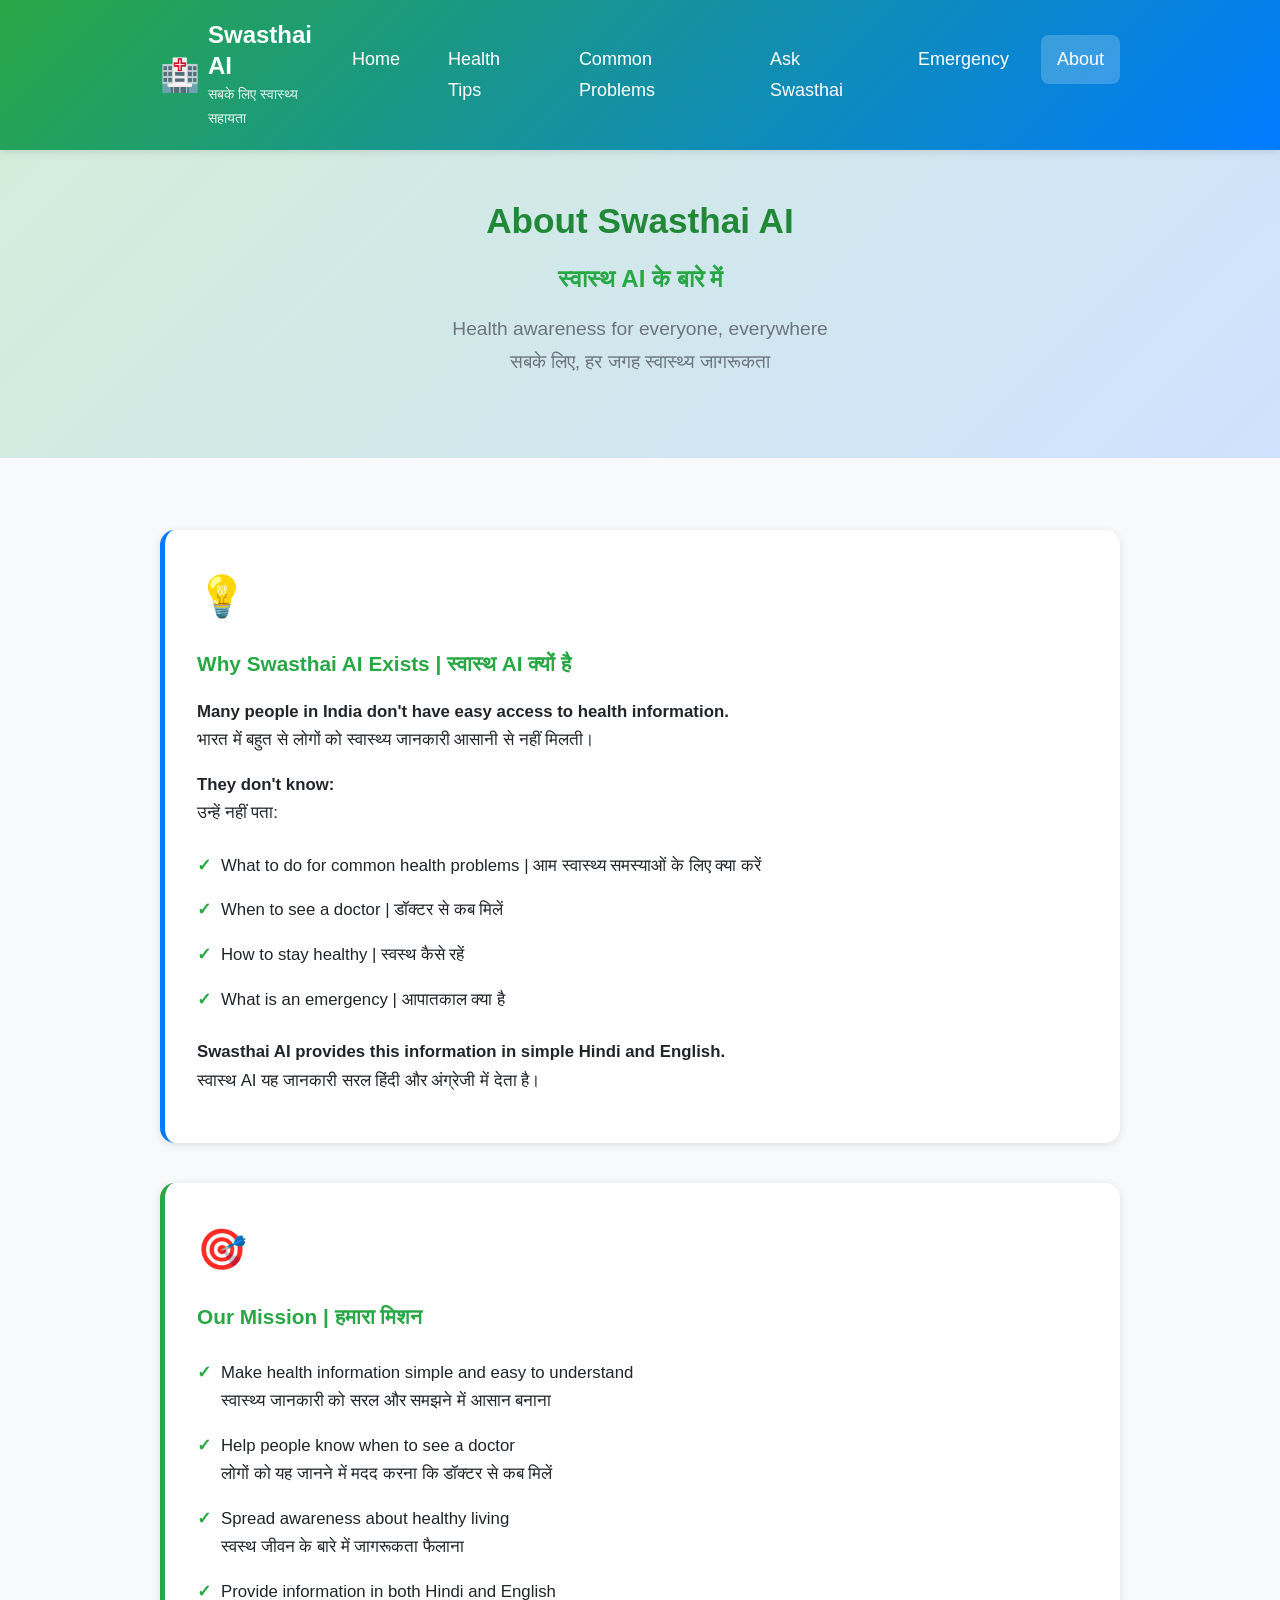
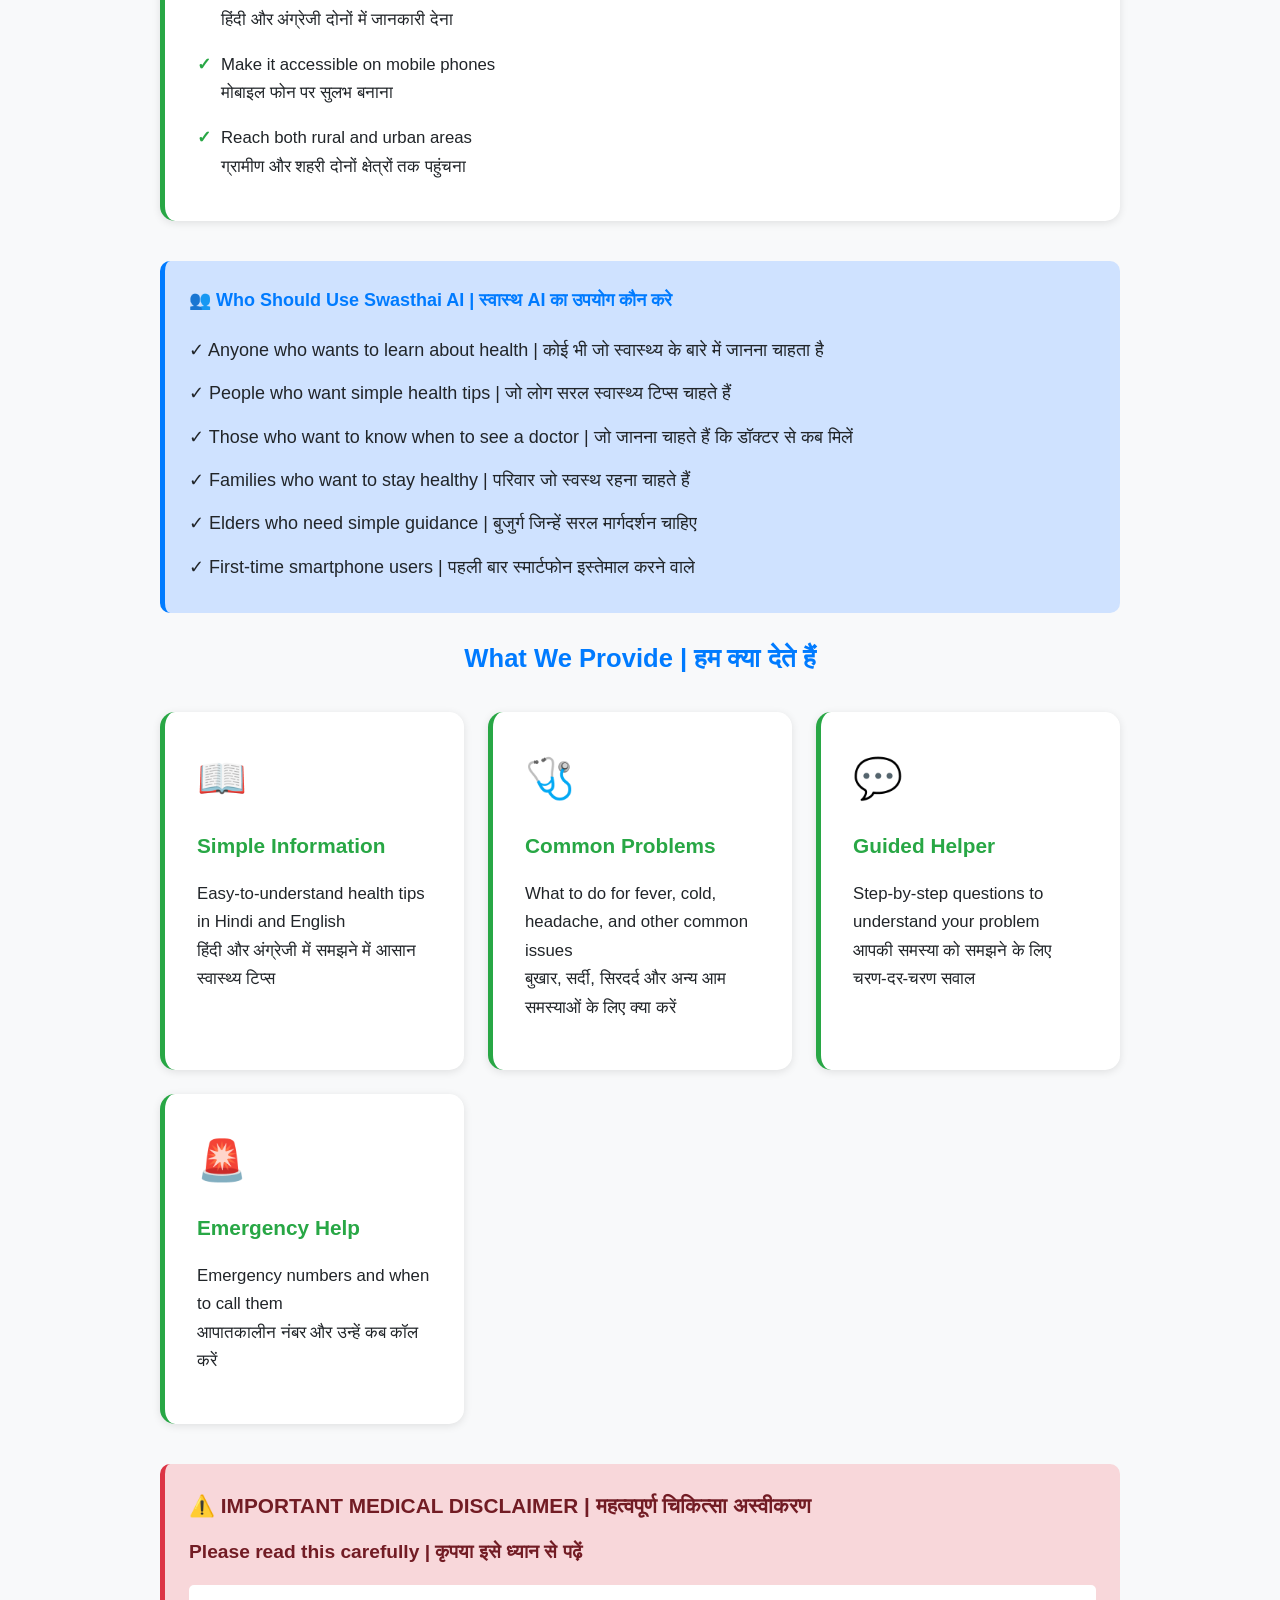
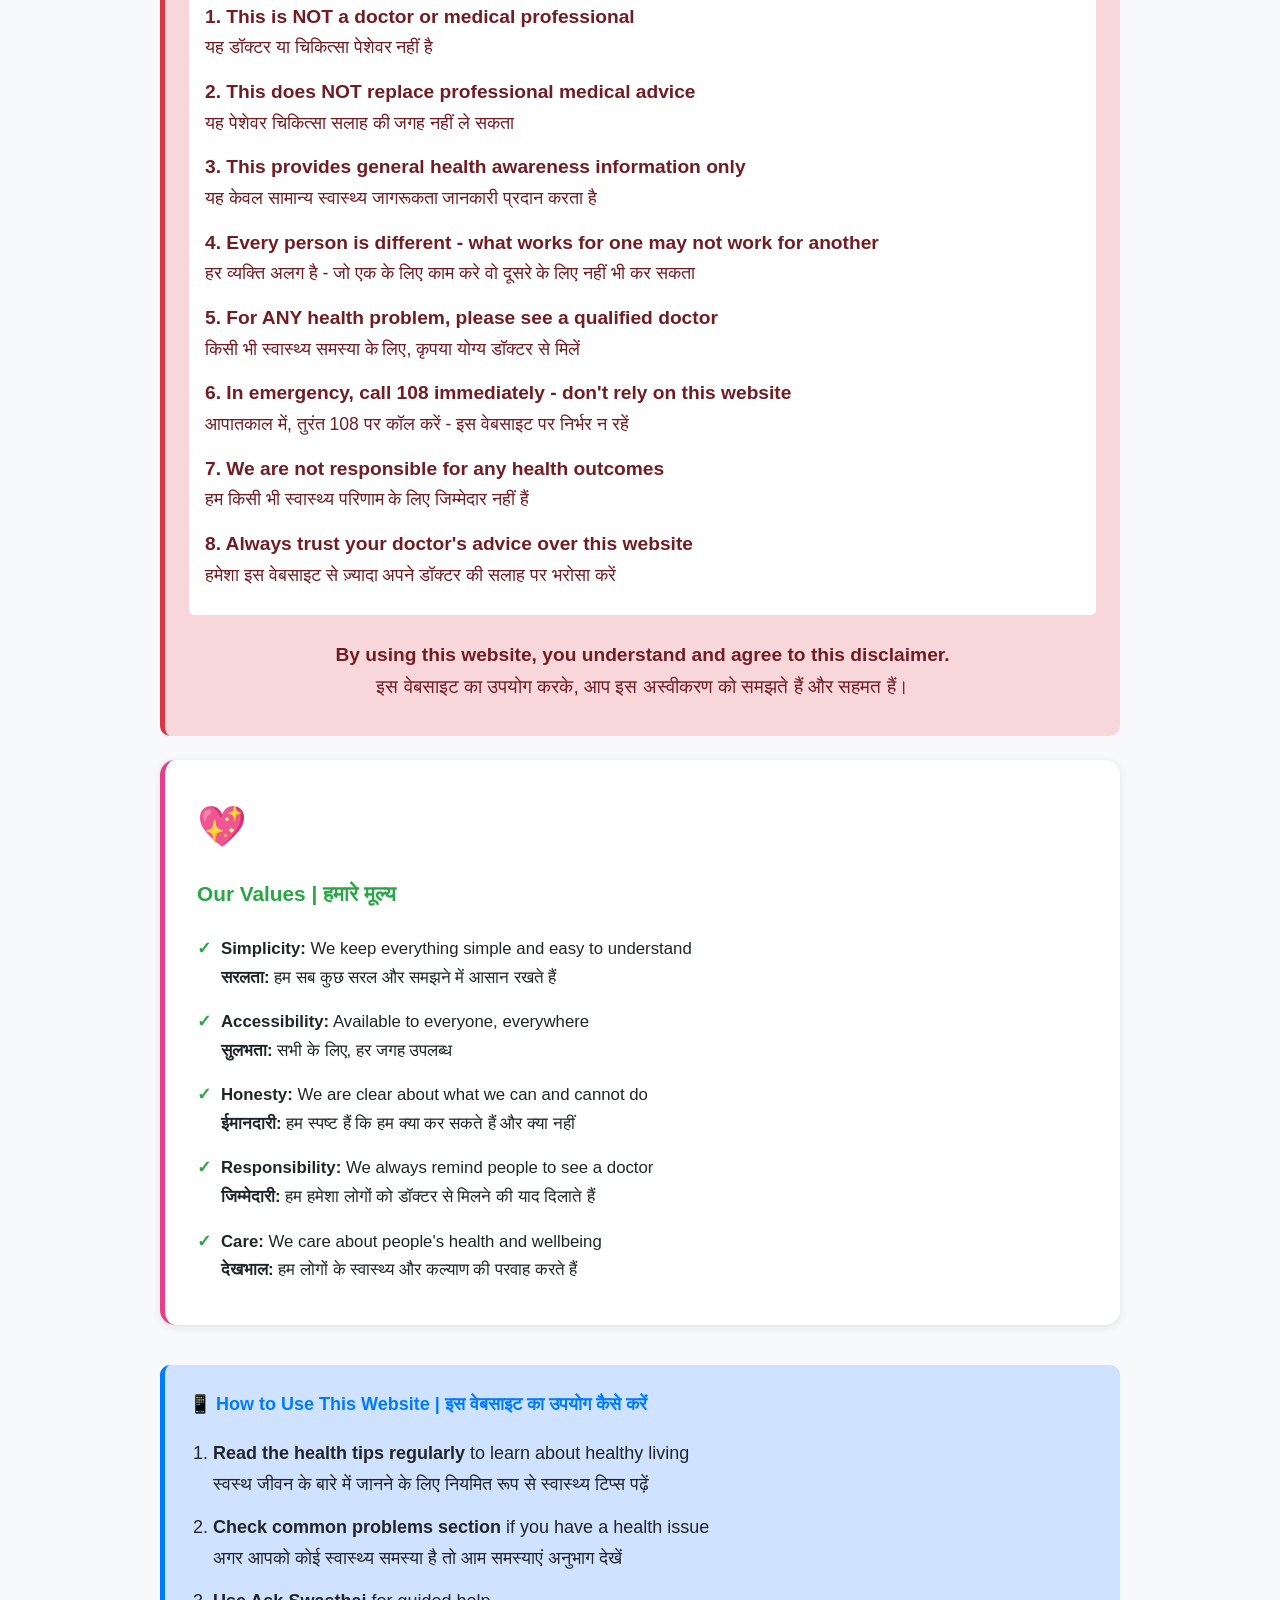
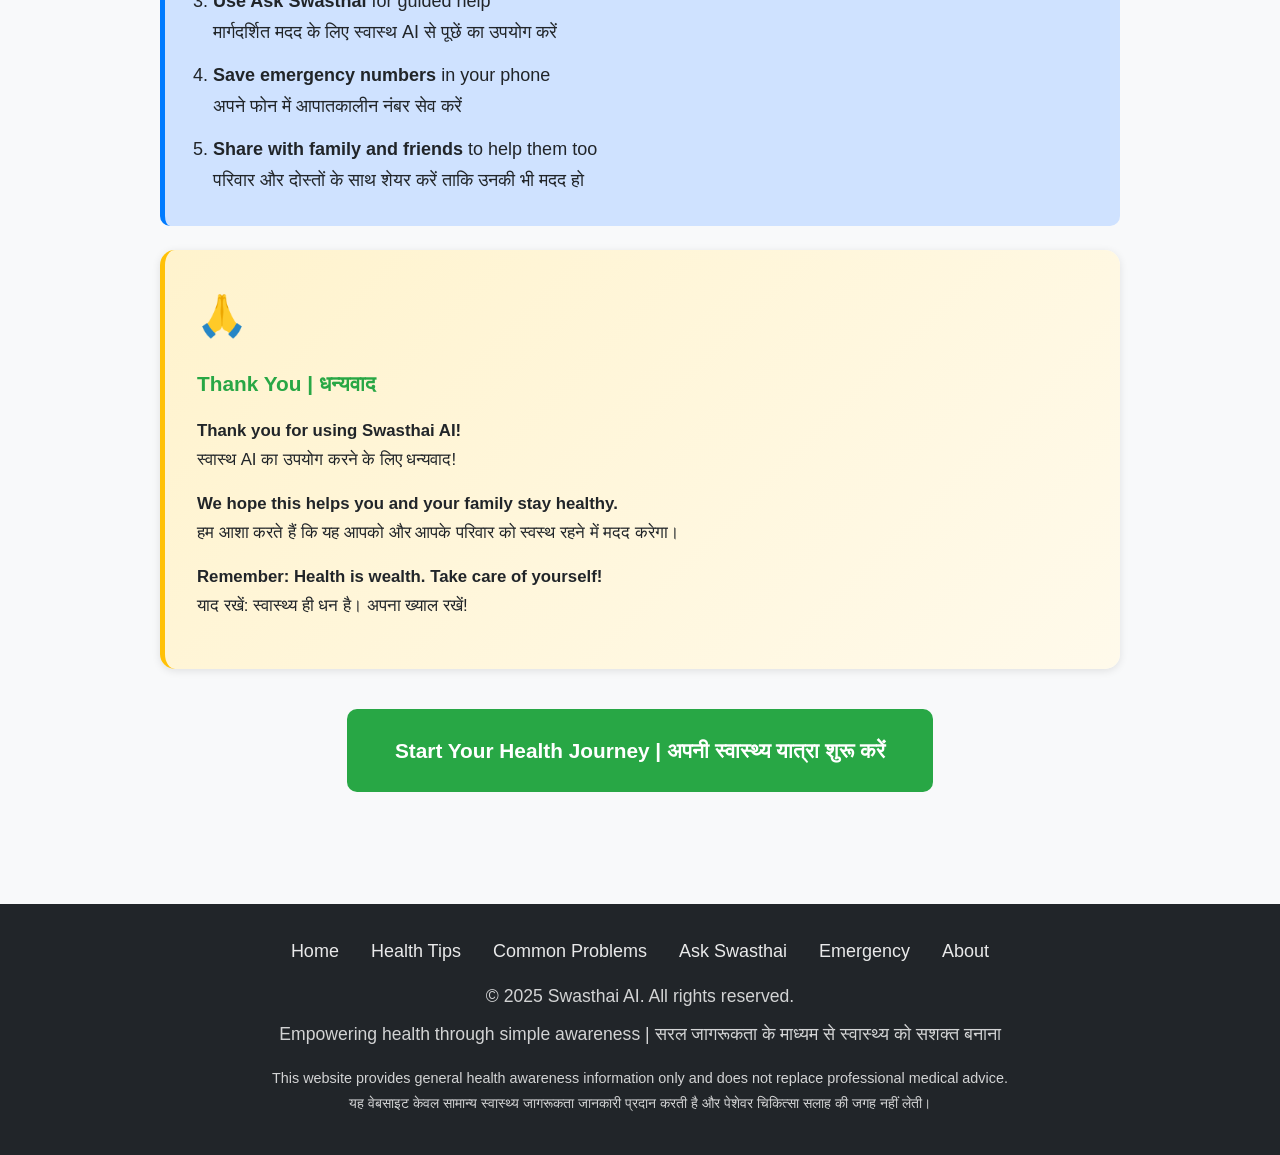
==== commit 6c546362: "Completely removed chatbot from all pages as requested" ====
--- a/about.html
+++ b/about.html
@@ -9,7 +9,6 @@
     <meta name="keywords" content="about swasthai, health awareness, mission, disclaimer, Hindi, English">
     <title>About Swasthai AI - Our Mission & Trust</title>
     <link rel="stylesheet" href="css/style.css">
-    <link rel="stylesheet" href="css/chatbot.css">
 </head>
 
 <body>
@@ -328,25 +327,6 @@
     <!-- JavaScript -->
     <!-- JavaScript -->
     <script src="js/script.js"></script>
-    <script src="js/chatbot.js"></script>
-
-    <!-- Simple Chatbot Widget -->
-    <div id="chatWidget" style="display: none;">
-        <div id="chatHeader">
-            <span class="lang-hi">स्वास्थ AI सहायक</span>
-            <span class="lang-en" style="display: none;">Swasthai AI</span>
-            <button onclick="toggleChatbot()">×</button>
-        </div>
-        <div id="chatMessages"></div>
-        <div id="chatInput">
-            <input type="text" id="chatInputField" placeholder="अपना सवाल लिखें..." />
-            <button onclick="sendMessage()">📤</button>
-        </div>
-    </div>
-
-    <!-- Chatbot Button -->
-    <button id="chatToggle" onclick="toggleChatbot()">💬</button>
-
 </body>
 
 </html>
